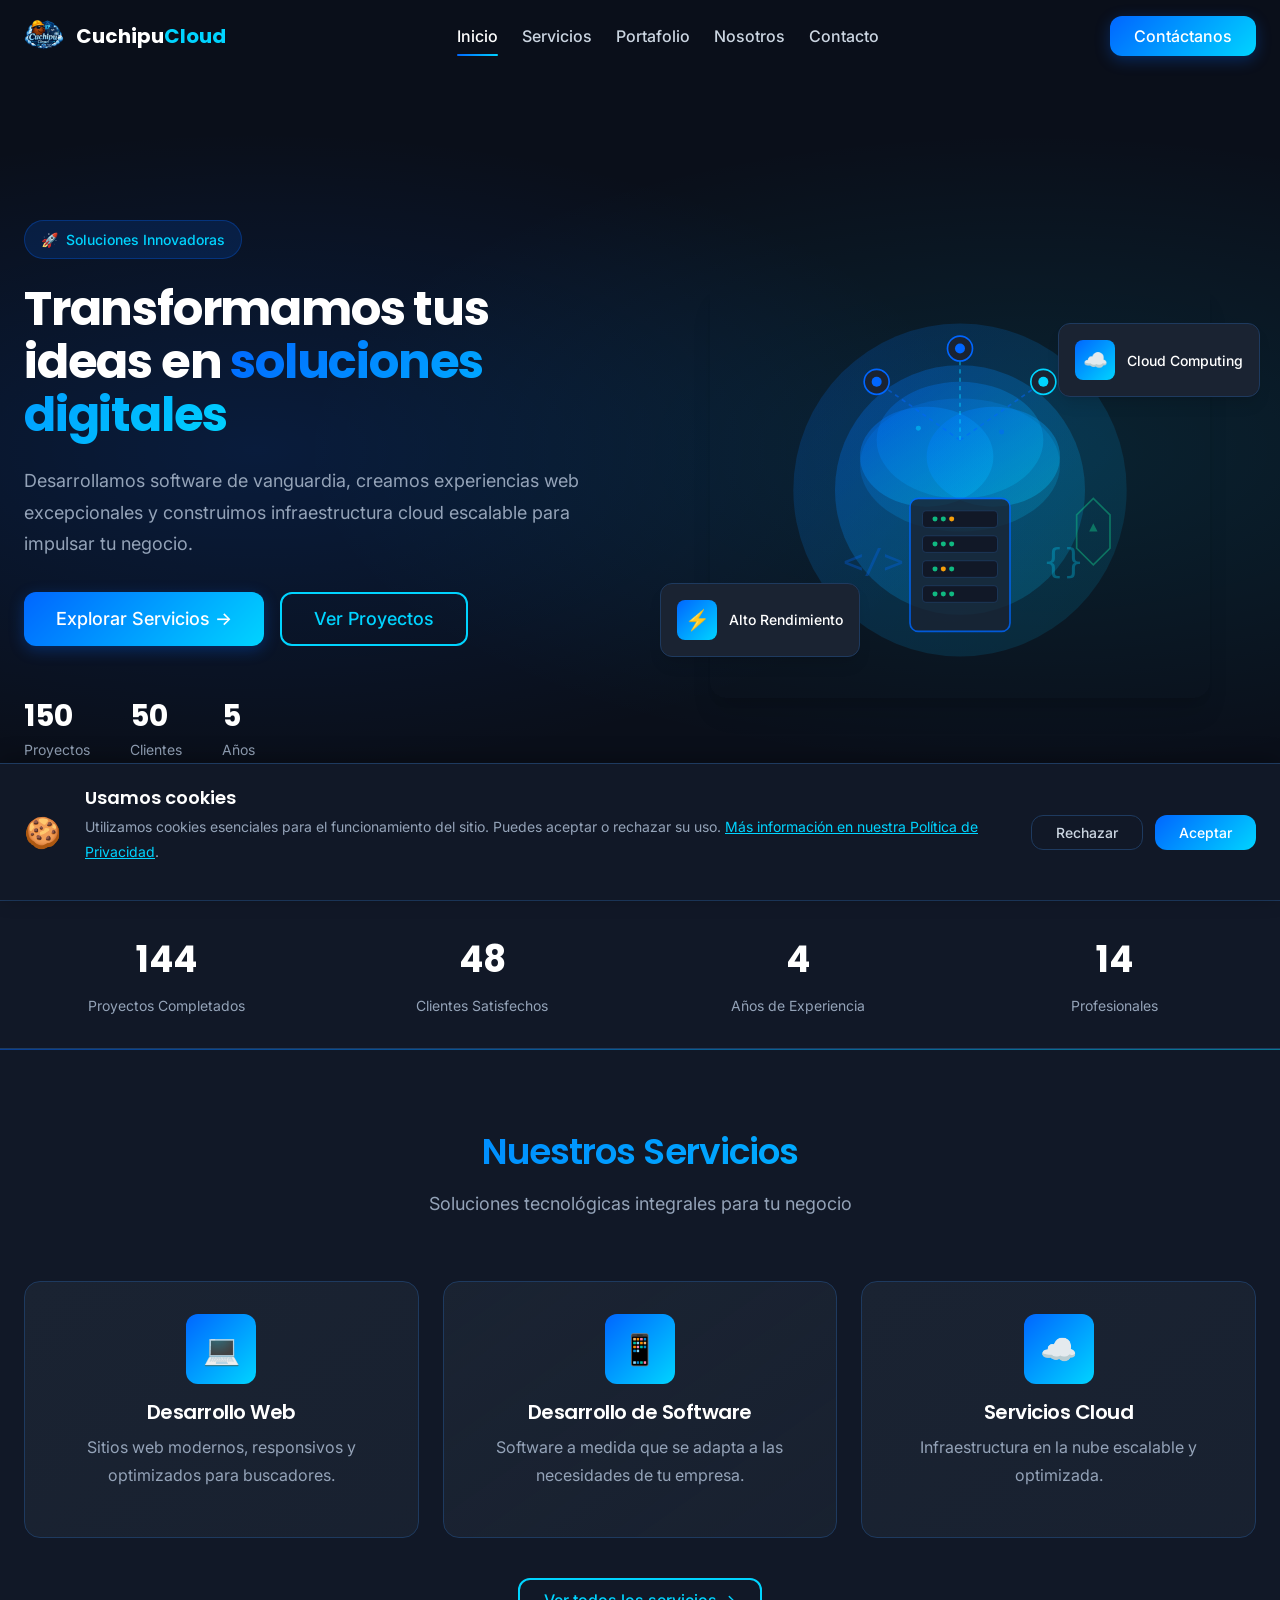
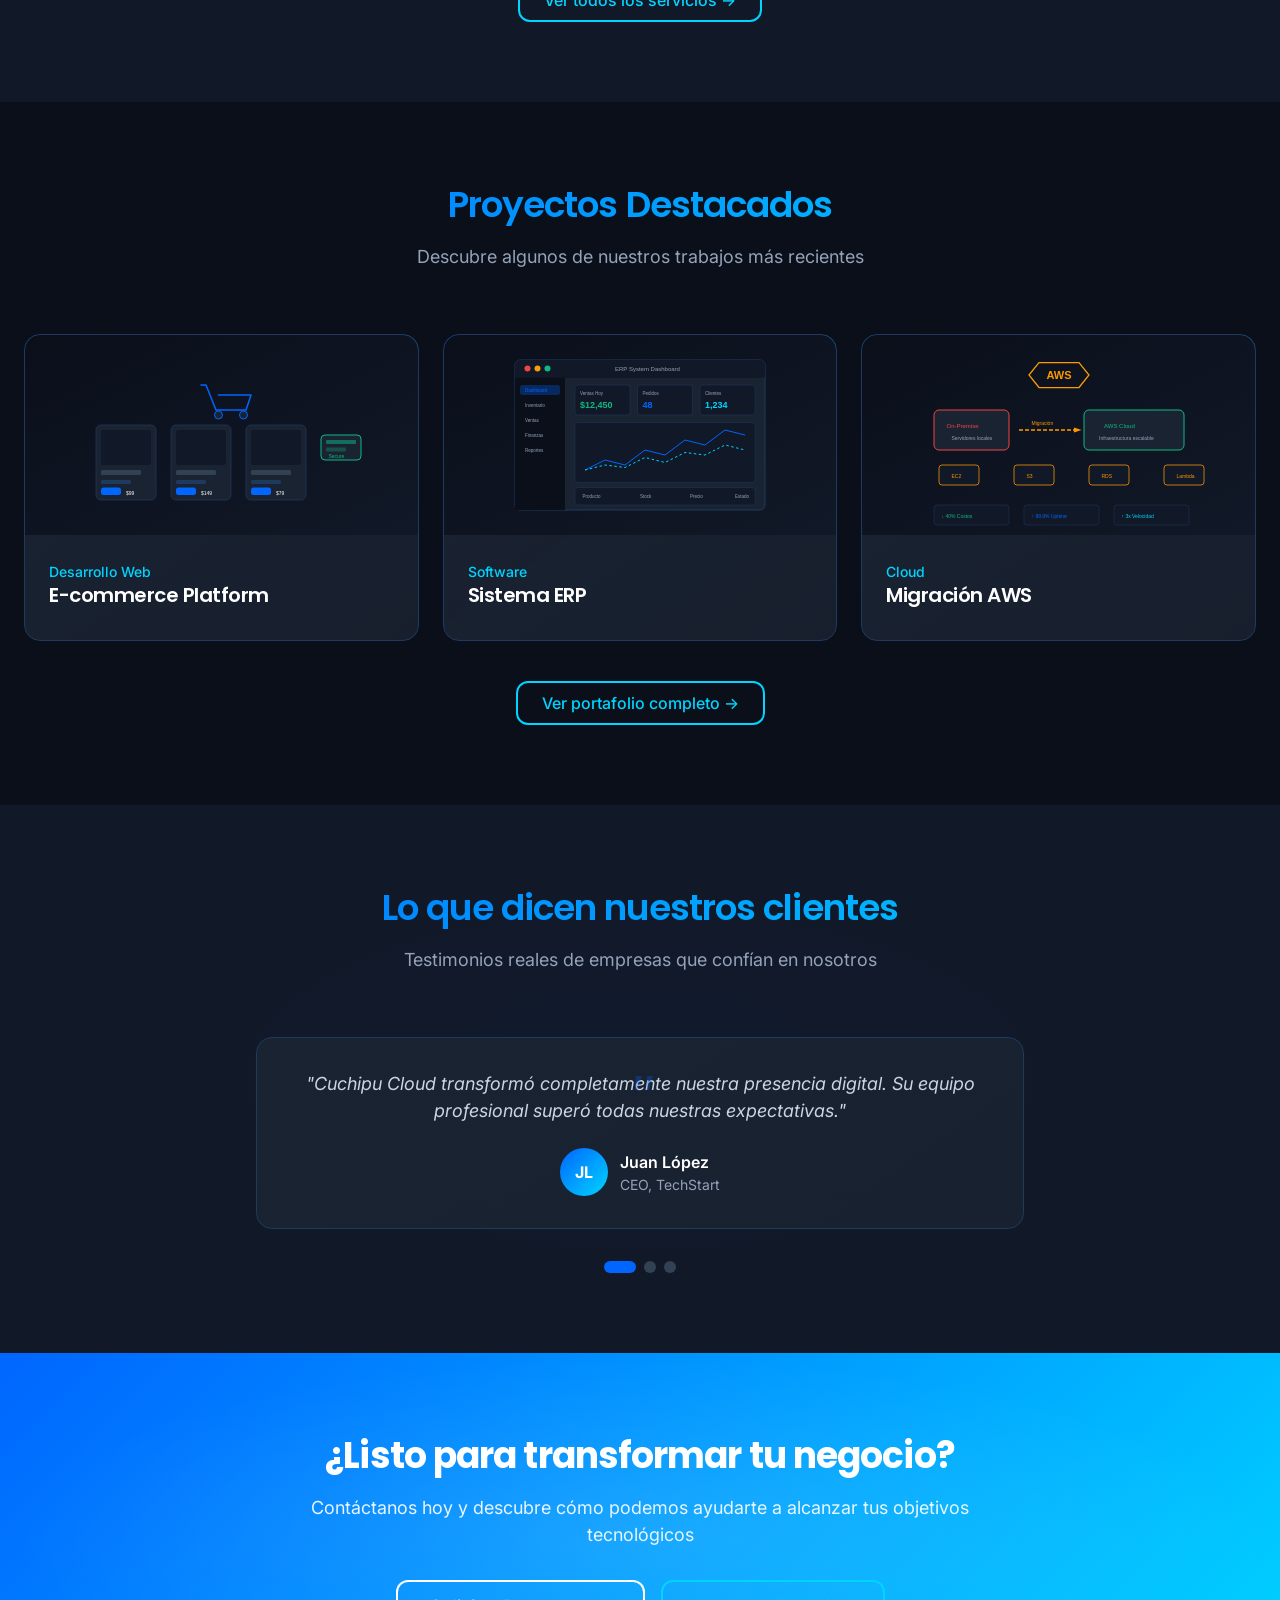
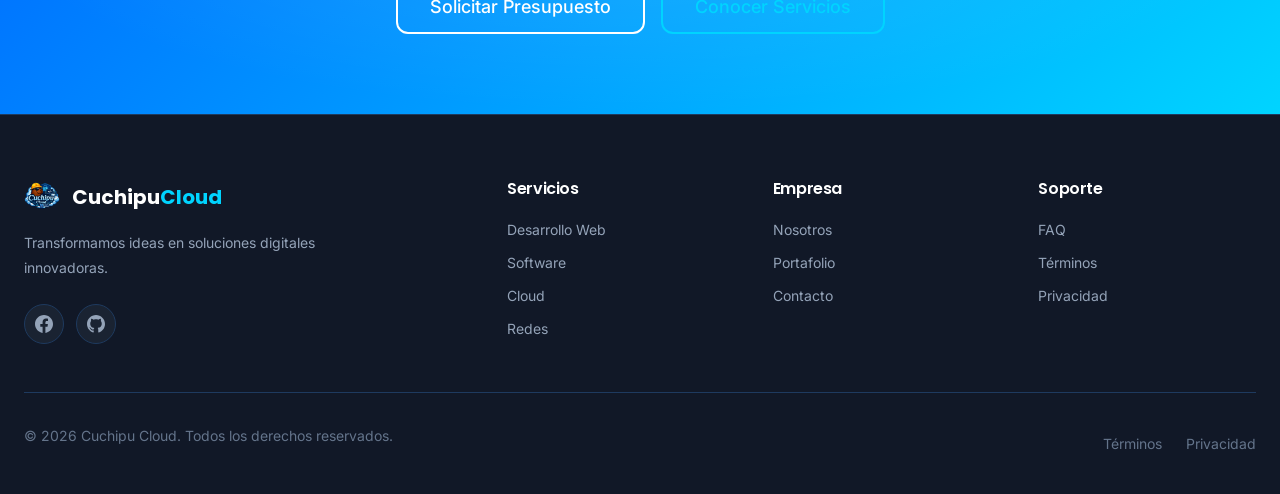
==== index.html @ 701526a2 "Init" ====
<!DOCTYPE html>
<html lang="es">
<head>
    <meta charset="UTF-8">
    <meta name="viewport" content="width=device-width, initial-scale=1.0">
    <meta name="description" content="Cuchipu Cloud - Servicios de desarrollo de software, desarrollo web, redes e infraestructura cloud">
    <meta name="robots" content="index, follow">
    <title>Cuchipu Cloud - Soluciones Tecnológicas Innovadoras</title>
    
    <!-- Open Graph -->
    <meta property="og:type" content="website">
    <meta property="og:url" content="https://cuchipu.cloud">
    <meta property="og:title" content="Cuchipu Cloud - Soluciones Tecnológicas Innovadoras">
    <meta property="og:description" content="Desarrollamos software de vanguardia, creamos experiencias web excepcionales y construimos infraestructura cloud escalable.">
    <meta property="og:image" content="https://cuchipu.cloud/images/CuchipuCloud.png">
    <meta property="og:site_name" content="Cuchipu Cloud">
    <meta property="og:locale" content="es_ES">
    
    <!-- Twitter Cards -->
    <meta name="twitter:card" content="summary_large_image">
    <meta name="twitter:site" content="@cuchipu_cloud">
    <meta name="twitter:title" content="Cuchipu Cloud - Soluciones Tecnológicas Innovadoras">
    <meta name="twitter:description" content="Desarrollamos software de vanguardia, creamos experiencias web excepcionales y construimos infraestructura cloud escalable.">
    <meta name="twitter:image" content="https://cuchipu.cloud/images/CuchipuCloud.png">
    
    <link rel="icon" type="image/png" href="images/CuchipuCloud.png">
    <link rel="preconnect" href="https://fonts.googleapis.com">
    <link rel="preconnect" href="https://fonts.gstatic.com" crossorigin>
    <link href="https://fonts.googleapis.com/css2?family=Inter:wght@300;400;500;600;700&family=Poppins:wght@400;500;600;700&display=swap" rel="stylesheet">
    <link rel="stylesheet" href="css/variables.css">
    <link rel="stylesheet" type="text/css" href="css/base.css">
    <link rel="stylesheet" href="css/components.css">
    <link rel="stylesheet" href="css/layout.css">
    <link rel="stylesheet" href="css/sections.css">
    <link rel="stylesheet" href="css/animations.css">
    <link rel="stylesheet" href="css/responsive.css">
    <link rel="stylesheet" href="css/cookies.css">
</head>
<body>
    <div class="preloader" id="preloader">
        <div class="preloader-spinner"></div>
    </div>

    <div id="header-placeholder"></div>

    <main>
        <!-- Hero -->
        <section class="hero" id="inicio">
            <div class="hero-bg">
                <div class="hero-bg-gradient"></div>
            </div>
            <div class="container hero-container">
                <div class="hero-content" data-animate="fade-up">
                    <div class="hero-badge">
                        <span>🚀</span>
                        <span>Soluciones Innovadoras</span>
                    </div>
                    <h1 class="hero-title">
                        Transformamos tus ideas en 
                        <span class="highlight">soluciones digitales</span>
                    </h1>
                    <p class="hero-description">
                        Desarrollamos software de vanguardia, creamos experiencias web excepcionales y construimos infraestructura cloud escalable para impulsar tu negocio.
                    </p>
                    <div class="hero-actions">
                        <a href="servicios.html" class="btn btn-primary btn-lg">Explorar Servicios →</a>
                        <a href="portafolio.html" class="btn btn-outline btn-lg">Ver Proyectos</a>
                    </div>
                    <div class="hero-stats">
                        <div class="hero-stat">
                            <div class="hero-stat-number" data-count="150">0</div>
                            <div class="hero-stat-label">Proyectos</div>
                        </div>
                        <div class="hero-stat">
                            <div class="hero-stat-number" data-count="50">0</div>
                            <div class="hero-stat-label">Clientes</div>
                        </div>
                        <div class="hero-stat">
                            <div class="hero-stat-number" data-count="5">0</div>
                            <div class="hero-stat-label">Años</div>
                        </div>
                    </div>
                </div>
                <div class="hero-visual" data-animate="fade-left">
                    <div class="hero-image-wrapper">
                        <img src="images/hero-image.svg" alt="Cuchipu Cloud" class="hero-image">
                        <div class="hero-float hero-float-1">
                            <div class="hero-float-icon">☁️</div>
                            <div class="hero-float-text">Cloud Computing</div>
                        </div>
                        <div class="hero-float hero-float-2">
                            <div class="hero-float-icon">⚡</div>
                            <div class="hero-float-text">Alto Rendimiento</div>
                        </div>
                    </div>
                </div>
            </div>
        </section>

        <!-- Quick Stats -->
        <section class="quick-stats">
            <div class="container">
                <div class="quick-stats-grid">
                    <div class="quick-stat" data-animate="fade-up">
                        <div class="quick-stat-number" data-count="150">0</div>
                        <div class="quick-stat-label">Proyectos Completados</div>
                    </div>
                    <div class="quick-stat" data-animate="fade-up">
                        <div class="quick-stat-number" data-count="50">0</div>
                        <div class="quick-stat-label">Clientes Satisfechos</div>
                    </div>
                    <div class="quick-stat" data-animate="fade-up">
                        <div class="quick-stat-number" data-count="5">0</div>
                        <div class="quick-stat-label">Años de Experiencia</div>
                    </div>
                    <div class="quick-stat" data-animate="fade-up">
                        <div class="quick-stat-number" data-count="15">0</div>
                        <div class="quick-stat-label">Profesionales</div>
                    </div>
                </div>
            </div>
        </section>

        <!-- Services Preview -->
        <section class="section services-section">
            <div class="container">
                <div class="section-header">
                    <h2 class="section-title">Nuestros Servicios</h2>
                    <p class="section-subtitle">Soluciones tecnológicas integrales para tu negocio</p>
                </div>
                <div class="services-grid" data-stagger>
                    <div class="card service-card" data-animate="fade-up">
                        <div class="card-icon">💻</div>
                        <h3 class="card-title">Desarrollo Web</h3>
                        <p class="card-description">Sitios web modernos, responsivos y optimizados para buscadores.</p>
                    </div>
                    <div class="card service-card" data-animate="fade-up">
                        <div class="card-icon">📱</div>
                        <h3 class="card-title">Desarrollo de Software</h3>
                        <p class="card-description">Software a medida que se adapta a las necesidades de tu empresa.</p>
                    </div>
                    <div class="card service-card" data-animate="fade-up">
                        <div class="card-icon">☁️</div>
                        <h3 class="card-title">Servicios Cloud</h3>
                        <p class="card-description">Infraestructura en la nube escalable y optimizada.</p>
                    </div>
                </div>
                <div class="text-center" style="margin-top: var(--space-10);">
                    <a href="servicios.html" class="btn btn-outline">Ver todos los servicios →</a>
                </div>
            </div>
        </section>

        <!-- Portfolio Preview -->
        <section class="section portfolio-section">
            <div class="container">
                <div class="section-header">
                    <h2 class="section-title">Proyectos Destacados</h2>
                    <p class="section-subtitle">Descubre algunos de nuestros trabajos más recientes</p>
                </div>
                <div class="portfolio-grid" data-stagger>
                    <div class="card portfolio-card" data-animate="fade-up">
                        <div class="portfolio-card-image">
                            <img src="images/portfolio/project1.svg" alt="E-commerce" loading="lazy">
                            <div class="portfolio-card-overlay">
                                <a href="portafolio.html" class="btn btn-primary">Ver más</a>
                            </div>
                        </div>
                        <div class="portfolio-card-content">
                            <span class="portfolio-card-category">Desarrollo Web</span>
                            <h3 class="portfolio-card-title">E-commerce Platform</h3>
                        </div>
                    </div>
                    <div class="card portfolio-card" data-animate="fade-up">
                        <div class="portfolio-card-image">
                            <img src="images/portfolio/project2.svg" alt="ERP" loading="lazy">
                            <div class="portfolio-card-overlay">
                                <a href="portafolio.html" class="btn btn-primary">Ver más</a>
                            </div>
                        </div>
                        <div class="portfolio-card-content">
                            <span class="portfolio-card-category">Software</span>
                            <h3 class="portfolio-card-title">Sistema ERP</h3>
                        </div>
                    </div>
                    <div class="card portfolio-card" data-animate="fade-up">
                        <div class="portfolio-card-image">
                            <img src="images/portfolio/project3.svg" alt="Cloud" loading="lazy">
                            <div class="portfolio-card-overlay">
                                <a href="portafolio.html" class="btn btn-primary">Ver más</a>
                            </div>
                        </div>
                        <div class="portfolio-card-content">
                            <span class="portfolio-card-category">Cloud</span>
                            <h3 class="portfolio-card-title">Migración AWS</h3>
                        </div>
                    </div>
                </div>
                <div class="text-center" style="margin-top: var(--space-10);">
                    <a href="portafolio.html" class="btn btn-outline">Ver portafolio completo →</a>
                </div>
            </div>
        </section>

        <!-- Testimonials -->
        <section class="section testimonials-section">
            <div class="container testimonials-container">
                <div class="section-header">
                    <h2 class="section-title">Lo que dicen nuestros clientes</h2>
                    <p class="section-subtitle">Testimonios reales de empresas que confían en nosotros</p>
                </div>
                <div class="testimonials-slider" id="testimonialsSlider">
                    <div class="testimonials-track">
                        <div class="testimonial-slide">
                            <div class="card testimonial-card">
                                <p class="testimonial-card-quote">"Cuchipu Cloud transformó completamente nuestra presencia digital. Su equipo profesional superó todas nuestras expectativas."</p>
                                <div class="testimonial-card-author">
                                    <div class="testimonial-card-avatar">JL</div>
                                    <div class="testimonial-card-info">
                                        <div class="testimonial-card-name">Juan López</div>
                                        <div class="testimonial-card-role">CEO, TechStart</div>
                                    </div>
                                </div>
                            </div>
                        </div>
                        <div class="testimonial-slide">
                            <div class="card testimonial-card">
                                <p class="testimonial-card-quote">"La migración a cloud fue perfecta. Redujimos costos en un 40% y mejoramos el rendimiento significativamente."</p>
                                <div class="testimonial-card-author">
                                    <div class="testimonial-card-avatar">MR</div>
                                    <div class="testimonial-card-info">
                                        <div class="testimonial-card-name">María Ramírez</div>
                                        <div class="testimonial-card-role">CTO, InnovaCorp</div>
                                    </div>
                                </div>
                            </div>
                        </div>
                        <div class="testimonial-slide">
                            <div class="card testimonial-card">
                                <p class="testimonial-card-quote">"El software que desarrollaron automatizó procesos que antes tomaban horas. Excelente trabajo y soporte."</p>
                                <div class="testimonial-card-author">
                                    <div class="testimonial-card-avatar">CP</div>
                                    <div class="testimonial-card-info">
                                        <div class="testimonial-card-name">Carlos Pérez</div>
                                        <div class="testimonial-card-role">Director, LogiMax</div>
                                    </div>
                                </div>
                            </div>
                        </div>
                    </div>
                    <div class="testimonial-dots" id="testimonialDots">
                        <span class="testimonial-dot active"></span>
                        <span class="testimonial-dot"></span>
                        <span class="testimonial-dot"></span>
                    </div>
                </div>
            </div>
        </section>

        <!-- CTA -->
        <section class="cta-section">
            <div class="container">
                <div class="cta-content">
                    <h2 class="cta-title">¿Listo para transformar tu negocio?</h2>
                    <p class="cta-description">Contáctanos hoy y descubre cómo podemos ayudarte a alcanzar tus objetivos tecnológicos</p>
                    <div class="cta-actions">
                        <a href="contacto.html" class="btn btn-secondary btn-lg">Solicitar Presupuesto</a>
                        <a href="servicios.html" class="btn btn-outline btn-lg">Conocer Servicios</a>
                    </div>
                </div>
            </div>
        </section>
    </main>

    <div id="footer-placeholder"></div>

    <script src="js/components.js"></script>
    <script src="js/navigation.js"></script>
    <script src="js/animations.js"></script>
    <script src="js/main.js"></script>
    <script src="js/cookies.js"></script>
</body>
</html>
---- css/variables.css ----
/* ===================================
   CUCHIPU CLOUD - Variables CSS
   Paleta de colores y tipografía
   =================================== */

:root {
    /* === PRIMARY COLORS === */
    --primary: #0066ff;
    --primary-light: #3388ff;
    --primary-dark: #0044cc;
    --primary-glow: rgba(0, 102, 255, 0.3);

    /* === ACCENT COLORS === */
    --accent: #00d4ff;
    --accent-light: #33ddff;
    --accent-dark: #00a8cc;
    --accent-glow: rgba(0, 212, 255, 0.3);

    /* === NEUTRAL COLORS === */
    --white: #ffffff;
    --gray-50: #f8fafc;
    --gray-100: #f1f5f9;
    --gray-200: #e2e8f0;
    --gray-300: #cbd5e1;
    --gray-400: #94a3b8;
    --gray-500: #64748b;
    --gray-600: #475569;
    --gray-700: #334155;
    --gray-800: #1e293b;
    --gray-900: #0f172a;

    /* === DARK THEME COLORS === */
    --dark-bg: #0a0f1a;
    --dark-surface: #111827;
    --dark-card: #1a2332;
    --dark-border: #1e3a5f;

    /* === SEMANTIC COLORS === */
    --success: #10b981;
    --warning: #f59e0b;
    --error: #ef4444;
    --info: #3b82f6;

    /* === GRADIENTS === */
    --gradient-primary: linear-gradient(135deg, var(--primary) 0%, var(--accent) 100%);
    --gradient-dark: linear-gradient(180deg, var(--dark-bg) 0%, var(--dark-surface) 100%);
    --gradient-card: linear-gradient(145deg, var(--dark-card) 0%, rgba(26, 35, 50, 0.8) 100%);
    --gradient-glow: radial-gradient(ellipse at center, var(--primary-glow) 0%, transparent 70%);

    /* === TYPOGRAPHY === */
    --font-primary: 'Inter', -apple-system, BlinkMacSystemFont, 'Segoe UI', Roboto, sans-serif;
    --font-heading: 'Poppins', -apple-system, BlinkMacSystemFont, 'Segoe UI', Roboto, sans-serif;
    --font-mono: 'Fira Code', 'Courier New', monospace;

    /* Font Sizes */
    --text-xs: 0.75rem;      /* 12px */
    --text-sm: 0.875rem;     /* 14px */
    --text-base: 1rem;       /* 16px */
    --text-lg: 1.125rem;     /* 18px */
    --text-xl: 1.25rem;      /* 20px */
    --text-2xl: 1.5rem;      /* 24px */
    --text-3xl: 1.875rem;    /* 30px */
    --text-4xl: 2.25rem;     /* 36px */
    --text-5xl: 3rem;        /* 48px */
    --text-6xl: 3.75rem;     /* 60px */

    /* Font Weights */
    --font-light: 300;
    --font-normal: 400;
    --font-medium: 500;
    --font-semibold: 600;
    --font-bold: 700;

    /* Line Heights */
    --leading-tight: 1.25;
    --leading-normal: 1.5;
    --leading-relaxed: 1.75;

    /* Letter Spacing */
    --tracking-tight: -0.025em;
    --tracking-normal: 0;
    --tracking-wide: 0.025em;
    --tracking-wider: 0.05em;

    /* === SPACING === */
    --space-1: 0.25rem;      /* 4px */
    --space-2: 0.5rem;       /* 8px */
    --space-3: 0.75rem;      /* 12px */
    --space-4: 1rem;         /* 16px */
    --space-5: 1.25rem;      /* 20px */
    --space-6: 1.5rem;       /* 24px */
    --space-8: 2rem;         /* 32px */
    --space-10: 2.5rem;      /* 40px */
    --space-12: 3rem;        /* 48px */
    --space-16: 4rem;        /* 64px */
    --space-20: 5rem;        /* 80px */
    --space-24: 6rem;        /* 96px */
    --space-32: 8rem;        /* 128px */

    /* === BORDER RADIUS === */
    --radius-sm: 0.25rem;    /* 4px */
    --radius-md: 0.5rem;     /* 8px */
    --radius-lg: 0.75rem;    /* 12px */
    --radius-xl: 1rem;       /* 16px */
    --radius-2xl: 1.5rem;    /* 24px */
    --radius-full: 9999px;

    /* === SHADOWS === */
    --shadow-sm: 0 1px 2px 0 rgba(0, 0, 0, 0.05);
    --shadow-md: 0 4px 6px -1px rgba(0, 0, 0, 0.1), 0 2px 4px -2px rgba(0, 0, 0, 0.1);
    --shadow-lg: 0 10px 15px -3px rgba(0, 0, 0, 0.1), 0 4px 6px -4px rgba(0, 0, 0, 0.1);
    --shadow-xl: 0 20px 25px -5px rgba(0, 0, 0, 0.1), 0 8px 10px -6px rgba(0, 0, 0, 0.1);
    --shadow-glow: 0 0 20px var(--primary-glow);
    --shadow-glow-accent: 0 0 20px var(--accent-glow);

    /* === TRANSITIONS === */
    --transition-fast: 150ms ease;
    --transition-base: 250ms ease;
    --transition-slow: 350ms ease;
    --transition-spring: 500ms cubic-bezier(0.68, -0.55, 0.265, 1.55);

    /* === Z-INDEX === */
    --z-dropdown: 1000;
    --z-sticky: 1020;
    --z-fixed: 1030;
    --z-modal-backdrop: 1040;
    --z-modal: 1050;
    --z-popover: 1060;
    --z-tooltip: 1070;

    /* === BREAKPOINTS (for reference) === */
    --breakpoint-sm: 640px;
    --breakpoint-md: 768px;
    --breakpoint-lg: 1024px;
    --breakpoint-xl: 1280px;
    --breakpoint-2xl: 1536px;

    /* === CONTAINER === */
    --container-sm: 640px;
    --container-md: 768px;
    --container-lg: 1024px;
    --container-xl: 1280px;
    --container-2xl: 1536px;
}
---- css/base.css ----
/* ===================================
   CUCHIPU CLOUD - Base CSS
   Reset y estilos base
   =================================== */

/* === RESET === */
*,
*::before,
*::after {
    margin: 0;
    padding: 0;
    box-sizing: border-box;
}

html {
    scroll-behavior: smooth;
    font-size: 16px;
    -webkit-text-size-adjust: 100%;
}

body {
    font-family: var(--font-primary);
    font-size: var(--text-base);
    font-weight: var(--font-normal);
    line-height: var(--leading-normal);
    color: var(--gray-300);
    background-color: var(--dark-bg);
    overflow-x: hidden;
    -webkit-font-smoothing: antialiased;
    -moz-osx-font-smoothing: grayscale;
}

/* === TYPOGRAPHY === */
h1, h2, h3, h4, h5, h6 {
    font-family: var(--font-heading);
    font-weight: var(--font-bold);
    line-height: var(--leading-tight);
    color: var(--white);
    letter-spacing: var(--tracking-tight);
}

h1 {
    font-size: var(--text-5xl);
    font-weight: var(--font-bold);
}

h2 {
    font-size: var(--text-4xl);
    font-weight: var(--font-semibold);
}

h3 {
    font-size: var(--text-3xl);
    font-weight: var(--font-semibold);
}

h4 {
    font-size: var(--text-2xl);
    font-weight: var(--font-medium);
}

h5 {
    font-size: var(--text-xl);
    font-weight: var(--font-medium);
}

h6 {
    font-size: var(--text-lg);
    font-weight: var(--font-medium);
}

p {
    margin-bottom: var(--space-4);
    color: var(--gray-400);
}

a {
    color: var(--accent);
    text-decoration: none;
    transition: color var(--transition-fast);
}

a:hover {
    color: var(--accent-light);
}

strong, b {
    font-weight: var(--font-semibold);
    color: var(--white);
}

em, i {
    font-style: italic;
}

small {
    font-size: var(--text-sm);
}

/* === LISTS === */
ul, ol {
    list-style: none;
}

/* === IMAGES === */
img {
    max-width: 100%;
    height: auto;
    display: block;
}

/* === BUTTONS === */
button {
    cursor: pointer;
    border: none;
    outline: none;
    background: none;
    font-family: inherit;
    font-size: inherit;
}

/* === FORM ELEMENTS === */
input,
textarea,
select {
    font-family: inherit;
    font-size: inherit;
    color: inherit;
    background: transparent;
    border: none;
    outline: none;
}

/* === TABLE === */
table {
    border-collapse: collapse;
    width: 100%;
}

/* === SELECTION === */
::selection {
    background-color: var(--primary);
    color: var(--white);
}

::-moz-selection {
    background-color: var(--primary);
    color: var(--white);
}

/* === SCROLLBAR === */
::-webkit-scrollbar {
    width: 8px;
    height: 8px;
}

::-webkit-scrollbar-track {
    background: var(--dark-bg);
}

::-webkit-scrollbar-thumb {
    background: var(--gray-700);
    border-radius: var(--radius-full);
}

::-webkit-scrollbar-thumb:hover {
    background: var(--gray-600);
}

/* === FOCUS STYLES === */
:focus-visible {
    outline: 2px solid var(--accent);
    outline-offset: 2px;
}

/* === CONTAINER === */
.container {
    width: 100%;
    max-width: var(--container-xl);
    margin: 0 auto;
    padding: 0 var(--space-6);
}

/* === SECTION === */
.section {
    padding: var(--space-20) 0;
    position: relative;
}

.section-header {
    text-align: center;
    margin-bottom: var(--space-16);
}

.section-title {
    font-size: var(--text-4xl);
    margin-bottom: var(--space-4);
    background: var(--gradient-primary);
    -webkit-background-clip: text;
    -webkit-text-fill-color: transparent;
    background-clip: text;
}

.section-subtitle {
    font-size: var(--text-lg);
    color: var(--gray-400);
    max-width: 600px;
    margin: 0 auto;
}

/* === UTILITIES === */
.text-center {
    text-align: center;
}

.text-left {
    text-align: left;
}

.text-right {
    text-align: right;
}

.text-gradient {
    background: var(--gradient-primary);
    -webkit-background-clip: text;
    -webkit-text-fill-color: transparent;
    background-clip: text;
}

.text-white {
    color: var(--white);
}

.text-accent {
    color: var(--accent);
}

.bg-dark {
    background-color: var(--dark-bg);
}

.bg-surface {
    background-color: var(--dark-surface);
}

/* === GRID SYSTEM === */
.grid {
    display: grid;
    gap: var(--space-6);
}

.grid-cols-1 {
    grid-template-columns: repeat(1, 1fr);
}

.grid-cols-2 {
    grid-template-columns: repeat(2, 1fr);
}

.grid-cols-3 {
    grid-template-columns: repeat(3, 1fr);
}

.grid-cols-4 {
    grid-template-columns: repeat(4, 1fr);
}

/* === FLEX UTILITIES === */
.flex {
    display: flex;
}

.flex-col {
    flex-direction: column;
}

.flex-wrap {
    flex-wrap: wrap;
}

.items-center {
    align-items: center;
}

.justify-center {
    justify-content: center;
}

.justify-between {
    justify-content: space-between;
}

.gap-4 {
    gap: var(--space-4);
}

.gap-6 {
    gap: var(--space-6);
}

.gap-8 {
    gap: var(--space-8);
}

/* === VISUAL EFFECTS === */
.glass {
    background: rgba(17, 24, 39, 0.7);
    backdrop-filter: blur(10px);
    -webkit-backdrop-filter: blur(10px);
    border: 1px solid rgba(255, 255, 255, 0.1);
}

.glow {
    box-shadow: var(--shadow-glow);
}

.glow-accent {
    box-shadow: var(--shadow-glow-accent);
}

/* === ANIMATIONS BASE === */
.fade-in {
    opacity: 0;
    transition: opacity var(--transition-slow);
}

.fade-in.visible {
    opacity: 1;
}

.slide-up {
    opacity: 0;
    transform: translateY(30px);
    transition: all var(--transition-slow);
}

.slide-up.visible {
    opacity: 1;
    transform: translateY(0);
}

.slide-down {
    opacity: 0;
    transform: translateY(-30px);
    transition: all var(--transition-slow);
}

.slide-down.visible {
    opacity: 1;
    transform: translateY(0);
}

.slide-left {
    opacity: 0;
    transform: translateX(30px);
    transition: all var(--transition-slow);
}

.slide-left.visible {
    opacity: 1;
    transform: translateX(0);
}

.slide-right {
    opacity: 0;
    transform: translateX(-30px);
    transition: all var(--transition-slow);
}

.slide-right.visible {
    opacity: 1;
    transform: translateX(0);
}

.scale-in {
    opacity: 0;
    transform: scale(0.9);
    transition: all var(--transition-slow);
}

.scale-in.visible {
    opacity: 1;
    transform: scale(1);
}

/* === LOADING STATE === */
.loading {
    position: relative;
    overflow: hidden;
}

.loading::after {
    content: '';
    position: absolute;
    top: 0;
    left: -100%;
    width: 100%;
    height: 100%;
    background: linear-gradient(
        90deg,
        transparent,
        rgba(255, 255, 255, 0.1),
        transparent
    );
    animation: loading 1.5s infinite;
}

@keyframes loading {
    0% {
        left: -100%;
    }
    100% {
        left: 100%;
    }
}

/* === SR ONLY (Screen Reader) === */
.sr-only {
    position: absolute;
    width: 1px;
    height: 1px;
    padding: 0;
    margin: -1px;
    overflow: hidden;
    clip: rect(0, 0, 0, 0);
    white-space: nowrap;
    border-width: 0;
}
---- css/components.css ----
/* ===================================
   CUCHIPU CLOUD - Components CSS
   Botones, cards, formularios
   =================================== */

/* === BUTTONS === */
.btn {
    display: inline-flex;
    align-items: center;
    justify-content: center;
    gap: var(--space-2);
    padding: var(--space-3) var(--space-6);
    font-family: var(--font-primary);
    font-size: var(--text-base);
    font-weight: var(--font-medium);
    line-height: 1;
    text-decoration: none;
    border-radius: var(--radius-lg);
    transition: all var(--transition-base);
    cursor: pointer;
    border: none;
    outline: none;
    white-space: nowrap;
}

.btn-primary {
    background: var(--gradient-primary);
    color: var(--white);
    box-shadow: 0 4px 15px var(--primary-glow);
}

.btn-primary:hover {
    transform: translateY(-2px);
    box-shadow: 0 6px 20px var(--primary-glow);
}

.btn-secondary {
    background: transparent;
    color: var(--white);
    border: 2px solid var(--primary);
}

.btn-secondary:hover {
    background: var(--primary);
    transform: translateY(-2px);
}

.btn-outline {
    background: transparent;
    color: var(--accent);
    border: 2px solid var(--accent);
}

.btn-outline:hover {
    background: var(--accent);
    color: var(--dark-bg);
    transform: translateY(-2px);
}

.btn-ghost {
    background: transparent;
    color: var(--gray-300);
}

.btn-ghost:hover {
    background: rgba(255, 255, 255, 0.1);
    color: var(--white);
}

.btn-icon {
    width: 48px;
    height: 48px;
    padding: 0;
    border-radius: var(--radius-full);
}

.btn-sm {
    padding: var(--space-2) var(--space-4);
    font-size: var(--text-sm);
}

.btn-lg {
    padding: var(--space-4) var(--space-8);
    font-size: var(--text-lg);
}

/* === CARDS === */
.card {
    background: var(--gradient-card);
    border: 1px solid var(--dark-border);
    border-radius: var(--radius-xl);
    padding: var(--space-6);
    transition: all var(--transition-base);
    position: relative;
    overflow: hidden;
}

.card::before {
    content: '';
    position: absolute;
    top: 0;
    left: 0;
    right: 0;
    height: 2px;
    background: var(--gradient-primary);
    opacity: 0;
    transition: opacity var(--transition-base);
}

.card:hover {
    transform: translateY(-5px);
    border-color: var(--primary);
    box-shadow: var(--shadow-glow);
}

.card:hover::before {
    opacity: 1;
}

.card-header {
    margin-bottom: var(--space-4);
}

.card-icon {
    width: 60px;
    height: 60px;
    background: var(--gradient-primary);
    border-radius: var(--radius-lg);
    display: flex;
    align-items: center;
    justify-content: center;
    font-size: var(--text-2xl);
    margin-bottom: var(--space-4);
}

.card-title {
    font-size: var(--text-xl);
    font-weight: var(--font-semibold);
    margin-bottom: var(--space-2);
}

.card-description {
    font-size: var(--text-base);
    color: var(--gray-400);
    line-height: var(--leading-relaxed);
}

.card-footer {
    margin-top: var(--space-4);
    padding-top: var(--space-4);
    border-top: 1px solid var(--dark-border);
}

/* Service Card */
.service-card {
    text-align: center;
    padding: var(--space-8);
}

.service-card .card-icon {
    margin: 0 auto var(--space-4);
    width: 70px;
    height: 70px;
    font-size: var(--text-3xl);
}

/* Portfolio Card */
.portfolio-card {
    padding: 0;
    overflow: hidden;
}

.portfolio-card-image {
    width: 100%;
    height: 200px;
    background: var(--gradient-primary);
    position: relative;
    overflow: hidden;
}

.portfolio-card-image img {
    width: 100%;
    height: 100%;
    object-fit: cover;
    transition: transform var(--transition-slow);
}

.portfolio-card:hover .portfolio-card-image img {
    transform: scale(1.1);
}

.portfolio-card-overlay {
    position: absolute;
    top: 0;
    left: 0;
    right: 0;
    bottom: 0;
    background: rgba(0, 0, 0, 0.7);
    display: flex;
    align-items: center;
    justify-content: center;
    opacity: 0;
    transition: opacity var(--transition-base);
}

.portfolio-card:hover .portfolio-card-overlay {
    opacity: 1;
}

.portfolio-card-content {
    padding: var(--space-6);
}

.portfolio-card-category {
    font-size: var(--text-sm);
    color: var(--accent);
    font-weight: var(--font-medium);
    margin-bottom: var(--space-2);
}

.portfolio-card-title {
    font-size: var(--text-xl);
    font-weight: var(--font-semibold);
    margin-bottom: var(--space-2);
}

.portfolio-card-description {
    font-size: var(--text-sm);
    color: var(--gray-400);
}

/* Team Card */
.team-card {
    text-align: center;
    padding: var(--space-8);
}

.team-card-avatar {
    width: 120px;
    height: 120px;
    border-radius: var(--radius-full);
    background: var(--gradient-primary);
    margin: 0 auto var(--space-4);
    display: flex;
    align-items: center;
    justify-content: center;
    font-size: var(--text-4xl);
    font-weight: var(--font-bold);
    color: var(--white);
    border: 3px solid var(--dark-border);
    transition: all var(--transition-base);
    overflow: hidden;
    position: relative;
}

.team-card-avatar img {
    width: 100%;
    height: 100%;
    object-fit: cover;
    position: absolute;
    top: 0;
    left: 0;
    z-index: 1;
}

.team-card-avatar-fallback {
    display: none;
}

.team-card-avatar.fallback img {
    display: none;
}

.team-card-avatar.fallback .team-card-avatar-fallback {
    display: block;
}

.team-card:hover .team-card-avatar {
    border-color: var(--accent);
    box-shadow: var(--shadow-glow-accent);
}

.team-card-name {
    font-size: var(--text-xl);
    font-weight: var(--font-semibold);
    margin-bottom: var(--space-1);
}

.team-card-role {
    font-size: var(--text-sm);
    color: var(--accent);
    font-weight: var(--font-medium);
    margin-bottom: var(--space-3);
}

.team-card-social {
    display: flex;
    justify-content: center;
    gap: var(--space-3);
}

.team-card-social a {
    width: 36px;
    height: 36px;
    border-radius: var(--radius-full);
    background: var(--dark-card);
    display: flex;
    align-items: center;
    justify-content: center;
    color: var(--gray-400);
    transition: all var(--transition-fast);
}

.team-card-social a:hover {
    background: var(--primary);
    color: var(--white);
}

/* Testimonial Card */
.testimonial-card {
    padding: var(--space-8);
    text-align: center;
}

.testimonial-card-quote {
    font-size: var(--text-lg);
    font-style: italic;
    color: var(--gray-300);
    margin-bottom: var(--space-6);
    position: relative;
}

.testimonial-card-quote::before {
    content: '"';
    font-size: var(--text-6xl);
    color: var(--primary);
    opacity: 0.3;
    position: absolute;
    top: -20px;
    left: 50%;
    transform: translateX(-50%);
    font-family: Georgia, serif;
}

.testimonial-card-author {
    display: flex;
    align-items: center;
    justify-content: center;
    gap: var(--space-3);
}

.testimonial-card-avatar {
    width: 48px;
    height: 48px;
    border-radius: var(--radius-full);
    background: var(--gradient-primary);
    display: flex;
    align-items: center;
    justify-content: center;
    font-weight: var(--font-bold);
    color: var(--white);
}

.testimonial-card-info {
    text-align: left;
}

.testimonial-card-name {
    font-size: var(--text-base);
    font-weight: var(--font-semibold);
    color: var(--white);
}

.testimonial-card-role {
    font-size: var(--text-sm);
    color: var(--gray-400);
}

/* === FORMS === */
.form-group {
    margin-bottom: var(--space-5);
}

.form-label {
    display: block;
    font-size: var(--text-sm);
    font-weight: var(--font-medium);
    color: var(--gray-300);
    margin-bottom: var(--space-2);
}

.form-input,
.form-textarea,
.form-select {
    width: 100%;
    padding: var(--space-3) var(--space-4);
    background: var(--dark-card);
    border: 1px solid var(--dark-border);
    border-radius: var(--radius-lg);
    color: var(--white);
    font-size: var(--text-base);
    transition: all var(--transition-fast);
}

.form-input:focus,
.form-textarea:focus,
.form-select:focus {
    border-color: var(--primary);
    box-shadow: 0 0 0 3px var(--primary-glow);
}

.form-input::placeholder,
.form-textarea::placeholder {
    color: var(--gray-500);
}

.form-textarea {
    min-height: 120px;
    resize: vertical;
}

.form-error {
    font-size: var(--text-sm);
    color: var(--error);
    margin-top: var(--space-1);
}

.form-success {
    font-size: var(--text-sm);
    color: var(--success);
    margin-top: var(--space-1);
}

.form-checkbox-group {
    display: flex;
    align-items: flex-start;
    gap: var(--space-3);
}

.form-checkbox-group input[type="checkbox"] {
    margin-top: 4px;
    accent-color: var(--primary);
    cursor: pointer;
    width: 18px;
    height: 18px;
    flex-shrink: 0;
}

.form-checkbox-group label {
    font-size: var(--text-sm);
    color: var(--gray-400);
    cursor: pointer;
    line-height: var(--leading-relaxed);
}

.form-checkbox-group label a {
    color: var(--accent);
    text-decoration: underline;
}

.form-checkbox-group label a:hover {
    color: var(--accent-light);
}

/* === BADGES === */
.badge {
    display: inline-flex;
    align-items: center;
    padding: var(--space-1) var(--space-3);
    font-size: var(--text-xs);
    font-weight: var(--font-medium);
    border-radius: var(--radius-full);
    background: var(--primary-glow);
    color: var(--accent);
}

.badge-outline {
    background: transparent;
    border: 1px solid var(--accent);
}

/* === DIVIDERS === */
.divider {
    height: 1px;
    background: var(--dark-border);
    margin: var(--space-8) 0;
}

.divider-gradient {
    background: var(--gradient-primary);
    height: 2px;
}

/* === TAGS === */
.tag {
    display: inline-flex;
    align-items: center;
    padding: var(--space-1) var(--space-3);
    font-size: var(--text-sm);
    background: var(--dark-card);
    border: 1px solid var(--dark-border);
    border-radius: var(--radius-md);
    color: var(--gray-300);
    transition: all var(--transition-fast);
}

.tag:hover {
    border-color: var(--primary);
    color: var(--white);
}

.tag-active {
    background: var(--primary);
    border-color: var(--primary);
    color: var(--white);
}

/* === AVATAR === */
.avatar {
    width: 40px;
    height: 40px;
    border-radius: var(--radius-full);
    background: var(--gradient-primary);
    display: flex;
    align-items: center;
    justify-content: center;
    font-weight: var(--font-bold);
    color: var(--white);
    font-size: var(--text-sm);
}

.avatar-sm {
    width: 32px;
    height: 32px;
    font-size: var(--text-xs);
}

.avatar-lg {
    width: 56px;
    height: 56px;
    font-size: var(--text-lg);
}

/* === TOOLTIP === */
.tooltip {
    position: relative;
}

.tooltip::after {
    content: attr(data-tooltip);
    position: absolute;
    bottom: 100%;
    left: 50%;
    transform: translateX(-50%);
    padding: var(--space-2) var(--space-3);
    background: var(--gray-800);
    color: var(--white);
    font-size: var(--text-sm);
    border-radius: var(--radius-md);
    white-space: nowrap;
    opacity: 0;
    visibility: hidden;
    transition: all var(--transition-fast);
}

.tooltip:hover::after {
    opacity: 1;
    visibility: visible;
    bottom: calc(100% + 8px);
}

/* === MODAL === */
.modal {
    position: fixed;
    top: 0;
    left: 0;
    right: 0;
    bottom: 0;
    background: rgba(0, 0, 0, 0.8);
    display: flex;
    align-items: center;
    justify-content: center;
    z-index: var(--z-modal);
    opacity: 0;
    visibility: hidden;
    transition: all var(--transition-base);
}

.modal.active {
    opacity: 1;
    visibility: visible;
}

.modal-content {
    background: var(--dark-surface);
    border: 1px solid var(--dark-border);
    border-radius: var(--radius-xl);
    padding: var(--space-8);
    max-width: 600px;
    width: 90%;
    max-height: 90vh;
    overflow-y: auto;
    transform: scale(0.9);
    transition: transform var(--transition-base);
}

.modal.active .modal-content {
    transform: scale(1);
}

.modal-header {
    display: flex;
    justify-content: space-between;
    align-items: center;
    margin-bottom: var(--space-6);
}

.modal-title {
    font-size: var(--text-2xl);
    font-weight: var(--font-semibold);
}

.modal-close {
    width: 36px;
    height: 36px;
    border-radius: var(--radius-full);
    background: var(--dark-card);
    display: flex;
    align-items: center;
    justify-content: center;
    color: var(--gray-400);
    transition: all var(--transition-fast);
}

.modal-close:hover {
    background: var(--error);
    color: var(--white);
}

/* === TOGGLE === */
.toggle {
    position: relative;
    width: 48px;
    height: 24px;
    background: var(--gray-700);
    border-radius: var(--radius-full);
    cursor: pointer;
    transition: background var(--transition-fast);
}

.toggle.active {
    background: var(--primary);
}

.toggle::after {
    content: '';
    position: absolute;
    top: 2px;
    left: 2px;
    width: 20px;
    height: 20px;
    background: var(--white);
    border-radius: var(--radius-full);
    transition: transform var(--transition-fast);
}

.toggle.active::after {
    transform: translateX(24px);
}

/* === PROGRESS BAR === */
.progress {
    height: 8px;
    background: var(--gray-700);
    border-radius: var(--radius-full);
    overflow: hidden;
}

.progress-bar {
    height: 100%;
    background: var(--gradient-primary);
    border-radius: var(--radius-full);
    transition: width var(--transition-slow);
}

/* === TABS === */
.tabs {
    display: flex;
    gap: var(--space-2);
    border-bottom: 1px solid var(--dark-border);
    margin-bottom: var(--space-6);
}

.tab {
    padding: var(--space-3) var(--space-4);
    font-size: var(--text-base);
    font-weight: var(--font-medium);
    color: var(--gray-400);
    border-bottom: 2px solid transparent;
    transition: all var(--transition-fast);
    cursor: pointer;
}

.tab:hover {
    color: var(--white);
}

.tab.active {
    color: var(--accent);
    border-bottom-color: var(--accent);
}

.tab-content {
    display: none;
}

.tab-content.active {
    display: block;
}

/* === ACCORDION === */
.accordion {
    border: 1px solid var(--dark-border);
    border-radius: var(--radius-lg);
    overflow: hidden;
}

.accordion-item {
    border-bottom: 1px solid var(--dark-border);
}

.accordion-item:last-child {
    border-bottom: none;
}

.accordion-header {
    padding: var(--space-4) var(--space-6);
    background: var(--dark-card);
    cursor: pointer;
    display: flex;
    justify-content: space-between;
    align-items: center;
    transition: background var(--transition-fast);
}

.accordion-header:hover {
    background: var(--dark-surface);
}

.accordion-icon {
    transition: transform var(--transition-fast);
}

.accordion-item.active .accordion-icon {
    transform: rotate(180deg);
}

.accordion-content {
    padding: 0 var(--space-6);
    max-height: 0;
    overflow: hidden;
    transition: all var(--transition-base);
}

.accordion-item.active .accordion-content {
    padding: var(--space-4) var(--space-6);
    max-height: 500px;
}
---- css/layout.css ----
/* ===================================
   CUCHIPU CLOUD - Layout CSS
   Header, footer, grid, navigation
   =================================== */

/* === HEADER === */
.header {
    position: fixed;
    top: 0;
    left: 0;
    right: 0;
    z-index: var(--z-fixed);
    padding: var(--space-4) 0;
    transition: all var(--transition-base);
    background: transparent;
}

.header.scrolled {
    background: rgba(10, 15, 26, 0.95);
    backdrop-filter: blur(12px);
    -webkit-backdrop-filter: blur(12px);
    border-bottom: 1px solid rgba(30, 58, 95, 0.5);
    padding: var(--space-3) 0;
    box-shadow: 0 4px 20px rgba(0, 0, 0, 0.3);
}

.header-container {
    display: flex;
    align-items: center;
    justify-content: space-between;
    max-width: var(--container-xl);
    margin: 0 auto;
    padding: 0 var(--space-6);
}

/* Logo */
.logo {
    display: flex;
    align-items: center;
    gap: var(--space-3);
    text-decoration: none;
    z-index: 1031;
}

.logo-image {
    width: 40px;
    height: 40px;
    border-radius: var(--radius-md);
    object-fit: contain;
}

.logo-text {
    font-family: var(--font-heading);
    font-size: var(--text-xl);
    font-weight: var(--font-bold);
    color: var(--white);
}

.logo-text span {
    color: var(--accent);
}

/* Navigation */
.nav {
    display: flex;
    align-items: center;
    gap: var(--space-8);
}

.nav-list {
    display: flex;
    align-items: center;
    gap: var(--space-6);
}

.nav-link {
    font-size: var(--text-base);
    font-weight: var(--font-medium);
    color: var(--gray-300);
    text-decoration: none;
    transition: color var(--transition-fast);
    position: relative;
    padding: var(--space-2) 0;
}

.nav-link::after {
    content: '';
    position: absolute;
    bottom: -2px;
    left: 0;
    width: 0;
    height: 2px;
    background: var(--gradient-primary);
    transition: width var(--transition-base);
    border-radius: 2px;
}

.nav-link:hover,
.nav-link.active {
    color: var(--white);
}

.nav-link:hover::after,
.nav-link.active::after {
    width: 100%;
}

/* Mobile Menu Toggle */
.menu-toggle {
    display: none;
    flex-direction: column;
    gap: 6px;
    cursor: pointer;
    z-index: 1031;
    padding: var(--space-2);
    background: none;
    border: none;
}

.menu-toggle span {
    width: 24px;
    height: 2px;
    background: var(--white);
    transition: all var(--transition-base);
    border-radius: 2px;
    transform-origin: center;
}

.menu-toggle.active span:nth-child(1) {
    transform: rotate(45deg) translate(5px, 6px);
}

.menu-toggle.active span:nth-child(2) {
    opacity: 0;
    transform: scaleX(0);
}

.menu-toggle.active span:nth-child(3) {
    transform: rotate(-45deg) translate(5px, -6px);
}

/* Mobile Menu */
.mobile-menu {
    display: none;
    position: fixed;
    top: 0;
    left: 0;
    right: 0;
    bottom: 0;
    background: rgba(10, 15, 26, 0.98);
    backdrop-filter: blur(20px);
    -webkit-backdrop-filter: blur(20px);
    z-index: 1030;
    flex-direction: column;
    align-items: center;
    justify-content: center;
    gap: var(--space-8);
    opacity: 0;
    visibility: hidden;
    transition: all var(--transition-base);
}

.mobile-menu.active {
    opacity: 1;
    visibility: visible;
}

.mobile-menu .nav-link {
    font-size: var(--text-2xl);
    font-weight: var(--font-semibold);
    color: var(--gray-300);
    transition: color var(--transition-fast);
}

.mobile-menu .nav-link:hover {
    color: var(--accent);
}

/* Header Actions */
.header-actions {
    display: flex;
    align-items: center;
    gap: var(--space-4);
}

/* === HERO SECTION === */
.hero {
    min-height: 100vh;
    display: flex;
    align-items: center;
    position: relative;
    overflow: hidden;
    padding-top: 80px;
}

.hero-bg {
    position: absolute;
    top: 0;
    left: 0;
    right: 0;
    bottom: 0;
    z-index: -1;
}

.hero-bg-gradient {
    position: absolute;
    top: 0;
    left: 0;
    right: 0;
    bottom: 0;
    background: 
        radial-gradient(ellipse at 20% 50%, rgba(0, 102, 255, 0.15) 0%, transparent 50%),
        radial-gradient(ellipse at 80% 50%, rgba(0, 212, 255, 0.1) 0%, transparent 50%);
}

.hero-bg-particles {
    position: absolute;
    top: 0;
    left: 0;
    right: 0;
    bottom: 0;
}

.hero-container {
    display: grid;
    grid-template-columns: 1fr 1fr;
    gap: var(--space-12);
    align-items: center;
}

.hero-content {
    max-width: 600px;
}

.hero-badge {
    display: inline-flex;
    align-items: center;
    gap: var(--space-2);
    padding: var(--space-2) var(--space-4);
    background: rgba(0, 102, 255, 0.15);
    border: 1px solid rgba(0, 102, 255, 0.3);
    border-radius: var(--radius-full);
    font-size: var(--text-sm);
    font-weight: var(--font-medium);
    color: var(--accent);
    margin-bottom: var(--space-6);
}

.hero-title {
    font-size: var(--text-5xl);
    font-weight: var(--font-bold);
    line-height: 1.1;
    margin-bottom: var(--space-6);
    color: var(--white);
}

.hero-title .highlight {
    background: var(--gradient-primary);
    -webkit-background-clip: text;
    -webkit-text-fill-color: transparent;
    background-clip: text;
}

.hero-description {
    font-size: var(--text-lg);
    color: var(--gray-400);
    margin-bottom: var(--space-8);
    line-height: var(--leading-relaxed);
}

.hero-actions {
    display: flex;
    gap: var(--space-4);
    margin-bottom: var(--space-12);
    flex-wrap: wrap;
}

.hero-stats {
    display: flex;
    gap: var(--space-10);
}

.hero-stat {
    text-align: left;
}

.hero-stat-number {
    font-size: var(--text-3xl);
    font-weight: var(--font-bold);
    color: var(--white);
    font-family: var(--font-heading);
}

.hero-stat-label {
    font-size: var(--text-sm);
    color: var(--gray-400);
}

.hero-visual {
    position: relative;
    display: flex;
    align-items: center;
    justify-content: center;
}

.hero-image-wrapper {
    position: relative;
    width: 100%;
    max-width: 500px;
}

.hero-image {
    width: 100%;
    border-radius: var(--radius-xl);
    box-shadow: var(--shadow-xl);
}

.hero-float {
    position: absolute;
    background: var(--dark-card);
    border: 1px solid var(--dark-border);
    border-radius: var(--radius-lg);
    padding: var(--space-4);
    display: flex;
    align-items: center;
    gap: var(--space-3);
    box-shadow: var(--shadow-lg);
    backdrop-filter: blur(10px);
}

.hero-float-1 {
    top: 10%;
    right: -10%;
    animation: float 6s ease-in-out infinite;
}

.hero-float-2 {
    bottom: 10%;
    left: -10%;
    animation: float 6s ease-in-out infinite 2s;
}

.hero-float-icon {
    width: 40px;
    height: 40px;
    background: var(--gradient-primary);
    border-radius: var(--radius-md);
    display: flex;
    align-items: center;
    justify-content: center;
    font-size: var(--text-xl);
}

.hero-float-text {
    font-size: var(--text-sm);
    font-weight: var(--font-medium);
    color: var(--white);
}

@keyframes float {
    0%, 100% {
        transform: translateY(0);
    }
    50% {
        transform: translateY(-20px);
    }
}

/* === MAIN CONTENT === */
.main {
    position: relative;
}

/* === FOOTER === */
.footer {
    background: var(--dark-surface);
    border-top: 1px solid var(--dark-border);
    padding: var(--space-16) 0 var(--space-8);
}

.footer-container {
    max-width: var(--container-xl);
    margin: 0 auto;
    padding: 0 var(--space-6);
}

.footer-grid {
    display: grid;
    grid-template-columns: 2fr 1fr 1fr 1fr;
    gap: var(--space-12);
    margin-bottom: var(--space-12);
}

.footer-brand {
    max-width: 300px;
}

.footer-logo {
    display: flex;
    align-items: center;
    gap: var(--space-3);
    margin-bottom: var(--space-4);
    text-decoration: none;
}

.footer-logo-image {
    width: 36px;
    height: 36px;
    border-radius: var(--radius-md);
}

.footer-logo-text {
    font-family: var(--font-heading);
    font-size: var(--text-xl);
    font-weight: var(--font-bold);
    color: var(--white);
}

.footer-logo-text span {
    color: var(--accent);
}

.footer-description {
    font-size: var(--text-sm);
    color: var(--gray-400);
    line-height: var(--leading-relaxed);
    margin-bottom: var(--space-6);
}

.footer-social {
    display: flex;
    gap: var(--space-3);
}

.footer-social-link {
    width: 40px;
    height: 40px;
    border-radius: var(--radius-full);
    background: var(--dark-card);
    display: flex;
    align-items: center;
    justify-content: center;
    color: var(--gray-400);
    transition: all var(--transition-fast);
    text-decoration: none;
    border: 1px solid var(--dark-border);
}

.footer-social-link:hover {
    background: var(--primary);
    color: var(--white);
    transform: translateY(-3px);
    border-color: var(--primary);
}

.footer-column {
    display: flex;
    flex-direction: column;
}

.footer-title {
    font-size: var(--text-base);
    font-weight: var(--font-semibold);
    color: var(--white);
    margin-bottom: var(--space-5);
}

.footer-links {
    display: flex;
    flex-direction: column;
    gap: var(--space-3);
}

.footer-link {
    font-size: var(--text-sm);
    color: var(--gray-400);
    text-decoration: none;
    transition: color var(--transition-fast);
}

.footer-link:hover {
    color: var(--accent);
}

.footer-bottom {
    padding-top: var(--space-8);
    border-top: 1px solid var(--dark-border);
    display: flex;
    justify-content: space-between;
    align-items: center;
}

.footer-copyright {
    font-size: var(--text-sm);
    color: var(--gray-500);
}

.footer-legal {
    display: flex;
    gap: var(--space-6);
}

.footer-legal-link {
    font-size: var(--text-sm);
    color: var(--gray-500);
    text-decoration: none;
    transition: color var(--transition-fast);
}

.footer-legal-link:hover {
    color: var(--accent);
}

/* === PAGE HEADER === */
.page-header {
    padding: 120px 0 60px;
    background: var(--dark-bg);
    text-align: center;
    position: relative;
    overflow: hidden;
}

.page-header::before {
    content: '';
    position: absolute;
    top: 0;
    left: 0;
    right: 0;
    bottom: 0;
    background: 
        radial-gradient(ellipse at 30% 50%, rgba(0, 102, 255, 0.1) 0%, transparent 50%),
        radial-gradient(ellipse at 70% 50%, rgba(0, 212, 255, 0.08) 0%, transparent 50%);
}

.page-header-content {
    position: relative;
    z-index: 1;
}

.page-title {
    font-size: var(--text-5xl);
    font-weight: var(--font-bold);
    margin-bottom: var(--space-4);
    color: var(--white);
}

.page-description {
    font-size: var(--text-lg);
    color: var(--gray-400);
    max-width: 600px;
    margin: 0 auto;
    line-height: var(--leading-relaxed);
}

/* === BREADCRUMB === */
.breadcrumb {
    display: flex;
    align-items: center;
    justify-content: center;
    gap: var(--space-2);
    margin-bottom: var(--space-6);
}

.breadcrumb-item {
    font-size: var(--text-sm);
    color: var(--gray-400);
}

.breadcrumb-item a {
    color: var(--accent);
    text-decoration: none;
}

.breadcrumb-item a:hover {
    text-decoration: underline;
}

.breadcrumb-separator {
    color: var(--gray-600);
}

/* === SIDEBAR LAYOUT === */
.layout-with-sidebar {
    display: grid;
    grid-template-columns: 1fr 300px;
    gap: var(--space-8);
}

.sidebar {
    position: sticky;
    top: 100px;
    align-self: start;
}

.sidebar-widget {
    background: var(--dark-card);
    border: 1px solid var(--dark-border);
    border-radius: var(--radius-xl);
    padding: var(--space-6);
    margin-bottom: var(--space-6);
}

.sidebar-title {
    font-size: var(--text-lg);
    font-weight: var(--font-semibold);
    margin-bottom: var(--space-4);
    padding-bottom: var(--space-3);
    border-bottom: 1px solid var(--dark-border);
    color: var(--white);
}

/* === BACK TO TOP === */
.back-to-top {
    position: fixed;
    bottom: var(--space-8);
    right: var(--space-8);
    width: 48px;
    height: 48px;
    background: var(--gradient-primary);
    border-radius: var(--radius-full);
    display: flex;
    align-items: center;
    justify-content: center;
    color: var(--white);
    font-size: var(--text-xl);
    box-shadow: var(--shadow-glow);
    opacity: 0;
    visibility: hidden;
    transform: translateY(20px);
    transition: all var(--transition-base);
    cursor: pointer;
    z-index: var(--z-fixed);
    border: none;
}

.back-to-top.visible {
    opacity: 1;
    visibility: visible;
    transform: translateY(0);
}

.back-to-top:hover {
    transform: translateY(-3px);
    box-shadow: 0 0 30px var(--primary-glow);
}

/* === PRELOADER === */
.preloader {
    position: fixed;
    top: 0;
    left: 0;
    right: 0;
    bottom: 0;
    background: var(--dark-bg);
    display: flex;
    align-items: center;
    justify-content: center;
    z-index: 9999;
    transition: opacity var(--transition-slow);
}

.preloader.hidden {
    opacity: 0;
    visibility: hidden;
    pointer-events: none;
}

.preloader-spinner {
    width: 50px;
    height: 50px;
    border: 3px solid var(--dark-border);
    border-top-color: var(--primary);
    border-radius: var(--radius-full);
    animation: spin 1s linear infinite;
}

@keyframes spin {
    to {
        transform: rotate(360deg);
    }
}

/* === QUICK STATS BAR (for landing) === */
.quick-stats {
    background: var(--dark-surface);
    border-top: 1px solid var(--dark-border);
    border-bottom: 1px solid var(--dark-border);
    padding: var(--space-8) 0;
}

.quick-stats-grid {
    display: grid;
    grid-template-columns: repeat(4, 1fr);
    gap: var(--space-8);
    text-align: center;
}

.quick-stat-number {
    font-size: var(--text-4xl);
    font-weight: var(--font-bold);
    color: var(--white);
    font-family: var(--font-heading);
    margin-bottom: var(--space-2);
}

.quick-stat-label {
    font-size: var(--text-sm);
    color: var(--gray-400);
}
---- css/sections.css ----
/* ===================================
   CUCHIPU CLOUD - Sections CSS
   Estilos específicos por sección
   =================================== */

/* === SERVICES SECTION === */
.services-section {
    background: var(--dark-surface);
    position: relative;
}

.services-section::before {
    content: '';
    position: absolute;
    top: 0;
    left: 0;
    right: 0;
    height: 1px;
    background: var(--gradient-primary);
    opacity: 0.5;
}

.services-grid {
    display: grid;
    grid-template-columns: repeat(3, 1fr);
    gap: var(--space-6);
}

.service-card {
    position: relative;
    overflow: hidden;
}

.service-card::after {
    content: '';
    position: absolute;
    bottom: 0;
    left: 0;
    right: 0;
    height: 3px;
    background: var(--gradient-primary);
    transform: scaleX(0);
    transition: transform var(--transition-base);
}

.service-card:hover::after {
    transform: scaleX(1);
}

.service-number {
    position: absolute;
    top: var(--space-4);
    right: var(--space-4);
    font-size: var(--text-5xl);
    font-weight: var(--font-bold);
    color: var(--dark-border);
    opacity: 0.5;
    line-height: 1;
}

.service-features {
    list-style: none;
    padding: 0;
    margin: var(--space-4) 0 0;
    display: flex;
    flex-wrap: wrap;
    gap: var(--space-2);
}

.service-features li {
    font-size: var(--text-sm);
    color: var(--gray-400);
    background: var(--dark-surface);
    padding: var(--space-1) var(--space-3);
    border-radius: var(--radius-full);
    border: 1px solid var(--dark-border);
}

/* === PORTFOLIO SECTION === */
.portfolio-section {
    position: relative;
}

.portfolio-filters {
    display: flex;
    justify-content: center;
    gap: var(--space-3);
    margin-bottom: var(--space-10);
    flex-wrap: wrap;
}

.filter-btn {
    padding: var(--space-2) var(--space-5);
    font-size: var(--text-sm);
    font-weight: var(--font-medium);
    color: var(--gray-400);
    background: var(--dark-card);
    border: 1px solid var(--dark-border);
    border-radius: var(--radius-full);
    cursor: pointer;
    transition: all var(--transition-fast);
}

.filter-btn:hover,
.filter-btn.active {
    background: var(--primary);
    color: var(--white);
    border-color: var(--primary);
}

.portfolio-grid {
    display: grid;
    grid-template-columns: repeat(3, 1fr);
    gap: var(--space-6);
}

.portfolio-item {
    transition: all var(--transition-base);
}

.portfolio-item.hidden {
    display: none;
}

/* === ABOUT SECTION === */
.about-section {
    background: var(--dark-surface);
}

.about-grid {
    display: grid;
    grid-template-columns: 1fr 1fr;
    gap: var(--space-16);
    align-items: center;
}

.about-content {
    max-width: 500px;
}

.about-title {
    font-size: var(--text-4xl);
    margin-bottom: var(--space-6);
}

.about-description {
    font-size: var(--text-lg);
    color: var(--gray-400);
    margin-bottom: var(--space-8);
    line-height: var(--leading-relaxed);
}

.about-features {
    display: flex;
    flex-direction: column;
    gap: var(--space-5);
    margin-bottom: var(--space-8);
}

.about-feature {
    display: flex;
    gap: var(--space-4);
    align-items: flex-start;
}

.about-feature-icon {
    width: 48px;
    height: 48px;
    min-width: 48px;
    background: var(--gradient-primary);
    border-radius: var(--radius-lg);
    display: flex;
    align-items: center;
    justify-content: center;
    font-size: var(--text-xl);
}

.about-feature-content {
    flex: 1;
}

.about-feature-title {
    font-size: var(--text-lg);
    font-weight: var(--font-semibold);
    margin-bottom: var(--space-1);
}

.about-feature-description {
    font-size: var(--text-sm);
    color: var(--gray-400);
}

.about-image-wrapper {
    position: relative;
}

.about-image {
    width: 100%;
    border-radius: var(--radius-xl);
    box-shadow: var(--shadow-xl);
}

.about-image-decoration {
    position: absolute;
    top: -20px;
    right: -20px;
    width: 100px;
    height: 100px;
    background: var(--gradient-primary);
    border-radius: var(--radius-xl);
    z-index: -1;
}

/* === TEAM SECTION === */
.team-section {
    position: relative;
}

.team-grid {
    display: grid;
    grid-template-columns: repeat(4, 1fr);
    gap: var(--space-6);
}

/* === TESTIMONIALS SECTION === */
.testimonials-section {
    background: var(--dark-surface);
    position: relative;
    overflow: hidden;
}

.testimonials-section::before {
    content: '';
    position: absolute;
    top: 0;
    left: 0;
    right: 0;
    bottom: 0;
    background: radial-gradient(ellipse at center, var(--primary-glow) 0%, transparent 70%);
    opacity: 0.1;
}

.testimonials-container {
    position: relative;
    z-index: 1;
}

.testimonials-slider {
    position: relative;
    max-width: 800px;
    margin: 0 auto;
    overflow: hidden;
}

.testimonials-track {
    display: flex;
    transition: transform var(--transition-slow);
}

.testimonial-slide {
    min-width: 100%;
    padding: 0 var(--space-4);
}

.testimonial-dots {
    display: flex;
    justify-content: center;
    gap: var(--space-2);
    margin-top: var(--space-8);
}

.testimonial-dot {
    width: 12px;
    height: 12px;
    border-radius: var(--radius-full);
    background: var(--gray-700);
    cursor: pointer;
    transition: all var(--transition-fast);
}

.testimonial-dot.active {
    background: var(--primary);
    width: 32px;
}

/* === BLOG PREVIEW SECTION === */
.blog-section {
    position: relative;
}

.blog-grid {
    display: grid;
    grid-template-columns: repeat(3, 1fr);
    gap: var(--space-6);
}

.blog-card {
    overflow: hidden;
}

.blog-card-image {
    width: 100%;
    height: 200px;
    overflow: hidden;
}

.blog-card-image img {
    width: 100%;
    height: 100%;
    object-fit: cover;
    transition: transform var(--transition-slow);
}

.blog-card:hover .blog-card-image img {
    transform: scale(1.1);
}

.blog-card-content {
    padding: var(--space-6);
}

.blog-card-meta {
    display: flex;
    align-items: center;
    gap: var(--space-3);
    margin-bottom: var(--space-3);
}

.blog-card-date,
.blog-card-category {
    font-size: var(--text-sm);
    color: var(--gray-400);
}

.blog-card-category {
    color: var(--accent);
    font-weight: var(--font-medium);
}

.blog-card-title {
    font-size: var(--text-xl);
    font-weight: var(--font-semibold);
    margin-bottom: var(--space-3);
    transition: color var(--transition-fast);
}

.blog-card:hover .blog-card-title {
    color: var(--accent);
}

.blog-card-excerpt {
    font-size: var(--text-sm);
    color: var(--gray-400);
    margin-bottom: var(--space-4);
    line-height: var(--leading-relaxed);
}

.blog-card-footer {
    display: flex;
    align-items: center;
    justify-content: space-between;
    padding-top: var(--space-4);
    border-top: 1px solid var(--dark-border);
}

.blog-card-author {
    display: flex;
    align-items: center;
    gap: var(--space-3);
}

.blog-card-author-avatar {
    width: 32px;
    height: 32px;
    border-radius: var(--radius-full);
    background: var(--gradient-primary);
    display: flex;
    align-items: center;
    justify-content: center;
    font-size: var(--text-xs);
    font-weight: var(--font-bold);
    color: var(--white);
}

.blog-card-author-name {
    font-size: var(--text-sm);
    font-weight: var(--font-medium);
    color: var(--white);
}

.blog-card-read-time {
    font-size: var(--text-sm);
    color: var(--gray-400);
}

/* === CTA SECTION === */
.cta-section {
    background: var(--gradient-primary);
    padding: var(--space-20) 0;
    text-align: center;
    position: relative;
    overflow: hidden;
}

.cta-section::before {
    content: '';
    position: absolute;
    top: 0;
    left: 0;
    right: 0;
    bottom: 0;
    background: radial-gradient(ellipse at center, rgba(255, 255, 255, 0.1) 0%, transparent 70%);
}

.cta-content {
    position: relative;
    z-index: 1;
    max-width: 700px;
    margin: 0 auto;
}

.cta-title {
    font-size: var(--text-4xl);
    font-weight: var(--font-bold);
    color: var(--white);
    margin-bottom: var(--space-4);
}

.cta-description {
    font-size: var(--text-lg);
    color: rgba(255, 255, 255, 0.9);
    margin-bottom: var(--space-8);
}

.cta-actions {
    display: flex;
    justify-content: center;
    gap: var(--space-4);
}

.cta-actions .btn-secondary {
    border-color: var(--white);
    color: var(--white);
}

.cta-actions .btn-secondary:hover {
    background: var(--white);
    color: var(--primary);
}

/* === CONTACT SECTION === */
.contact-section {
    background: var(--dark-surface);
}

.contact-grid {
    display: grid;
    grid-template-columns: 1fr 1fr;
    gap: var(--space-12);
}

.contact-info {
    display: flex;
    flex-direction: column;
    gap: var(--space-8);
}

.contact-info-title {
    font-size: var(--text-3xl);
    font-weight: var(--font-semibold);
    margin-bottom: var(--space-4);
}

.contact-info-description {
    font-size: var(--text-lg);
    color: var(--gray-400);
    line-height: var(--leading-relaxed);
}

.contact-methods {
    display: flex;
    flex-direction: column;
    gap: var(--space-6);
}

.contact-method {
    display: flex;
    gap: var(--space-4);
    align-items: flex-start;
}

.contact-method-icon {
    width: 56px;
    height: 56px;
    min-width: 56px;
    background: var(--dark-card);
    border: 1px solid var(--dark-border);
    border-radius: var(--radius-lg);
    display: flex;
    align-items: center;
    justify-content: center;
    font-size: var(--text-2xl);
    color: var(--accent);
}

.contact-method-content {
    flex: 1;
}

.contact-method-label {
    font-size: var(--text-sm);
    color: var(--gray-400);
    margin-bottom: var(--space-1);
}

.contact-method-value {
    font-size: var(--text-lg);
    font-weight: var(--font-medium);
    color: var(--white);
}

.contact-form-wrapper {
    background: var(--dark-card);
    border: 1px solid var(--dark-border);
    border-radius: var(--radius-xl);
    padding: var(--space-8);
}

.contact-form-title {
    font-size: var(--text-2xl);
    font-weight: var(--font-semibold);
    margin-bottom: var(--space-6);
}

.contact-form-row {
    display: grid;
    grid-template-columns: 1fr 1fr;
    gap: var(--space-5);
}

.form-submit-btn {
    width: 100%;
}

/* === PRICING SECTION === */
.pricing-section {
    position: relative;
}

.pricing-grid {
    display: grid;
    grid-template-columns: repeat(3, 1fr);
    gap: var(--space-6);
    align-items: start;
}

.pricing-card {
    padding: var(--space-8);
    text-align: center;
    position: relative;
}

.pricing-card.featured {
    border-color: var(--primary);
    transform: scale(1.05);
}

.pricing-card.featured::before {
    content: 'Popular';
    position: absolute;
    top: -12px;
    left: 50%;
    transform: translateX(-50%);
    padding: var(--space-1) var(--space-4);
    background: var(--gradient-primary);
    border-radius: var(--radius-full);
    font-size: var(--text-sm);
    font-weight: var(--font-medium);
    color: var(--white);
}

.pricing-badge {
    display: inline-block;
    padding: var(--space-1) var(--space-3);
    background: var(--primary-glow);
    border-radius: var(--radius-full);
    font-size: var(--text-sm);
    font-weight: var(--font-medium);
    color: var(--accent);
    margin-bottom: var(--space-4);
}

.pricing-name {
    font-size: var(--text-2xl);
    font-weight: var(--font-semibold);
    margin-bottom: var(--space-2);
}

.pricing-description {
    font-size: var(--text-sm);
    color: var(--gray-400);
    margin-bottom: var(--space-6);
}

.pricing-price {
    margin-bottom: var(--space-6);
}

.pricing-amount {
    font-size: var(--text-5xl);
    font-weight: var(--font-bold);
    color: var(--white);
}

.pricing-currency {
    font-size: var(--text-2xl);
    font-weight: var(--font-medium);
    color: var(--gray-400);
    vertical-align: super;
}

.pricing-period {
    font-size: var(--text-base);
    color: var(--gray-400);
}

.pricing-features {
    display: flex;
    flex-direction: column;
    gap: var(--space-3);
    margin-bottom: var(--space-8);
    text-align: left;
}

.pricing-feature {
    display: flex;
    align-items: center;
    gap: var(--space-3);
    font-size: var(--text-sm);
    color: var(--gray-300);
}

.pricing-feature-icon {
    color: var(--success);
    font-size: var(--text-lg);
}

.pricing-feature.disabled {
    color: var(--gray-600);
}

.pricing-feature.disabled .pricing-feature-icon {
    color: var(--gray-600);
}

/* === FAQ SECTION === */
.faq-section {
    background: var(--dark-surface);
}

.faq-container {
    max-width: 800px;
    margin: 0 auto;
}

.faq-item {
    background: var(--dark-card);
    border: 1px solid var(--dark-border);
    border-radius: var(--radius-lg);
    margin-bottom: var(--space-4);
    overflow: hidden;
}

.faq-question {
    padding: var(--space-5) var(--space-6);
    display: flex;
    justify-content: space-between;
    align-items: center;
    cursor: pointer;
    transition: background var(--transition-fast);
}

.faq-question:hover {
    background: var(--dark-surface);
}

.faq-question-text {
    font-size: var(--text-lg);
    font-weight: var(--font-medium);
    color: var(--white);
    flex: 1;
}

.faq-icon {
    font-size: var(--text-xl);
    color: var(--gray-400);
    transition: transform var(--transition-fast);
}

.faq-item.active .faq-icon {
    transform: rotate(45deg);
    color: var(--accent);
}

.faq-answer {
    padding: 0 var(--space-6);
    max-height: 0;
    overflow: hidden;
    transition: all var(--transition-base);
}

.faq-item.active .faq-answer {
    padding: 0 var(--space-6) var(--space-5);
    max-height: 500px;
}

.faq-answer p {
    font-size: var(--text-base);
    color: var(--gray-400);
    line-height: var(--leading-relaxed);
}

/* === STATS SECTION === */
.stats-section {
    padding: var(--space-16) 0;
    background: var(--gradient-dark);
    border-top: 1px solid var(--dark-border);
    border-bottom: 1px solid var(--dark-border);
}

.stats-grid {
    display: grid;
    grid-template-columns: repeat(4, 1fr);
    gap: var(--space-8);
}

.stat-item {
    text-align: center;
}

.stat-icon {
    font-size: var(--text-3xl);
    margin-bottom: var(--space-3);
}

.stat-number {
    font-size: var(--text-4xl);
    font-weight: var(--font-bold);
    color: var(--white);
    margin-bottom: var(--space-2);
    font-family: var(--font-heading);
}

.stat-label {
    font-size: var(--text-sm);
    color: var(--gray-400);
}

/* === CLIENTS SECTION === */
.clients-section {
    padding: var(--space-12) 0;
    background: var(--dark-surface);
}

.clients-grid {
    display: flex;
    justify-content: center;
    align-items: center;
    flex-wrap: wrap;
    gap: var(--space-12);
}

.client-logo {
    opacity: 0.5;
    transition: opacity var(--transition-fast);
    filter: grayscale(100%);
}

.client-logo:hover {
    opacity: 1;
    filter: grayscale(0%);
}

.client-logo img {
    height: 40px;
    width: auto;
}

/* === PROCESS SECTION === */
.process-section {
    position: relative;
}

.process-timeline {
    position: relative;
    max-width: 800px;
    margin: 0 auto;
}

.process-timeline::before {
    content: '';
    position: absolute;
    top: 0;
    left: 50%;
    transform: translateX(-50%);
    width: 2px;
    height: 100%;
    background: var(--dark-border);
}

.process-step {
    display: flex;
    gap: var(--space-8);
    margin-bottom: var(--space-12);
    position: relative;
}

.process-step:nth-child(even) {
    flex-direction: row-reverse;
}

.process-step-content {
    flex: 1;
    background: var(--dark-card);
    border: 1px solid var(--dark-border);
    border-radius: var(--radius-xl);
    padding: var(--space-6);
}

.process-step-number {
    position: absolute;
    top: 0;
    left: 50%;
    transform: translateX(-50%);
    width: 48px;
    height: 48px;
    background: var(--gradient-primary);
    border-radius: var(--radius-full);
    display: flex;
    align-items: center;
    justify-content: center;
    font-size: var(--text-xl);
    font-weight: var(--font-bold);
    color: var(--white);
    z-index: 1;
}

.process-step-title {
    font-size: var(--text-xl);
    font-weight: var(--font-semibold);
    margin-bottom: var(--space-3);
}

.process-step-description {
    font-size: var(--text-base);
    color: var(--gray-400);
    line-height: var(--leading-relaxed);
}

/* === TECHNOLOGIES SECTION === */
.technologies-section {
    background: var(--dark-surface);
}

.technologies-grid {
    display: grid;
    grid-template-columns: repeat(6, 1fr);
    gap: var(--space-4);
}

.technology-item {
    background: var(--dark-card);
    border: 1px solid var(--dark-border);
    border-radius: var(--radius-lg);
    padding: var(--space-5);
    text-align: center;
    transition: all var(--transition-base);
}

.technology-item:hover {
    border-color: var(--primary);
    transform: translateY(-5px);
}

.technology-icon {
    font-size: var(--text-3xl);
    margin-bottom: var(--space-3);
}

.technology-name {
    font-size: var(--text-sm);
    font-weight: var(--font-medium);
    color: var(--gray-300);
}

.tech-category {
    margin-bottom: var(--space-10);
}

.tech-category:last-child {
    margin-bottom: 0;
}

.tech-category-title {
    font-size: var(--text-xl);
    font-weight: var(--font-semibold);
    color: var(--accent);
    margin-bottom: var(--space-6);
    padding-bottom: var(--space-3);
    border-bottom: 2px solid var(--dark-border);
    display: inline-block;
}

.technology-icon img {
    width: 40px;
    height: 40px;
    object-fit: contain;
    filter: drop-shadow(0 2px 4px rgba(0, 0, 0, 0.3));
    transition: transform var(--transition-base);
}

.technology-item:hover .technology-icon img {
    transform: scale(1.15);
}

/* === BLOG PAGE === */
.blog-page-grid {
    display: grid;
    grid-template-columns: 1fr 300px;
    gap: var(--space-8);
}

.blog-list {
    display: flex;
    flex-direction: column;
    gap: var(--space-8);
}

.blog-post-full {
    background: var(--dark-card);
    border: 1px solid var(--dark-border);
    border-radius: var(--radius-xl);
    overflow: hidden;
}

.blog-post-full-image {
    width: 100%;
    height: 300px;
    overflow: hidden;
}

.blog-post-full-image img {
    width: 100%;
    height: 100%;
    object-fit: cover;
}

.blog-post-full-content {
    padding: var(--space-8);
}

.blog-post-full-title {
    font-size: var(--text-3xl);
    font-weight: var(--font-bold);
    margin-bottom: var(--space-4);
}

.blog-post-full-meta {
    display: flex;
    align-items: center;
    gap: var(--space-4);
    margin-bottom: var(--space-6);
    padding-bottom: var(--space-6);
    border-bottom: 1px solid var(--dark-border);
}

.blog-post-full-body {
    font-size: var(--text-lg);
    line-height: var(--leading-relaxed);
    color: var(--gray-300);
}

.blog-post-full-body p {
    margin-bottom: var(--space-5);
}

.blog-post-full-body h2,
.blog-post-full-body h3 {
    margin-top: var(--space-8);
    margin-bottom: var(--space-4);
}

.blog-post-full-body ul,
.blog-post-full-body ol {
    margin-bottom: var(--space-5);
    padding-left: var(--space-6);
}

.blog-post-full-body li {
    margin-bottom: var(--space-2);
}

/* === SEARCH === */
.search-box {
    position: relative;
}

.search-input {
    width: 100%;
    padding: var(--space-3) var(--space-4) var(--space-3) var(--space-10);
    background: var(--dark-card);
    border: 1px solid var(--dark-border);
    border-radius: var(--radius-lg);
    color: var(--white);
    font-size: var(--text-base);
}

.search-input:focus {
    border-color: var(--primary);
}

.search-icon {
    position: absolute;
    left: var(--space-4);
    top: 50%;
    transform: translateY(-50%);
    color: var(--gray-400);
}

/* === CATEGORIES === */
.categories-list {
    display: flex;
    flex-direction: column;
    gap: var(--space-2);
}

.category-item {
    display: flex;
    justify-content: space-between;
    align-items: center;
    padding: var(--space-3) var(--space-4);
    background: var(--dark-card);
    border: 1px solid var(--dark-border);
    border-radius: var(--radius-md);
    transition: all var(--transition-fast);
    cursor: pointer;
}

.category-item:hover {
    border-color: var(--primary);
    background: var(--dark-surface);
}

.category-name {
    font-size: var(--text-sm);
    font-weight: var(--font-medium);
    color: var(--gray-300);
}

.category-count {
    font-size: var(--text-xs);
    color: var(--gray-400);
    background: var(--dark-surface);
    padding: var(--space-1) var(--space-2);
    border-radius: var(--radius-full);
}

/* === PAGINATION === */
.pagination {
    display: flex;
    justify-content: center;
    gap: var(--space-2);
    margin-top: var(--space-8);
}

.pagination-btn {
    width: 40px;
    height: 40px;
    display: flex;
    align-items: center;
    justify-content: center;
    background: var(--dark-card);
    border: 1px solid var(--dark-border);
    border-radius: var(--radius-md);
    color: var(--gray-400);
    font-size: var(--text-sm);
    font-weight: var(--font-medium);
    transition: all var(--transition-fast);
    cursor: pointer;
}

.pagination-btn:hover,
.pagination-btn.active {
    background: var(--primary);
    color: var(--white);
    border-color: var(--primary);
}

.pagination-btn.disabled {
    opacity: 0.5;
    cursor: not-allowed;
}

/* === NEWSLETTER === */
.newsletter-form {
    display: flex;
    gap: var(--space-3);
}

.newsletter-input {
    flex: 1;
    padding: var(--space-3) var(--space-4);
    background: var(--dark-card);
    border: 1px solid var(--dark-border);
    border-radius: var(--radius-lg);
    color: var(--white);
    font-size: var(--text-base);
}

.newsletter-input:focus {
    border-color: var(--primary);
}

.newsletter-btn {
    padding: var(--space-3) var(--space-6);
    background: var(--gradient-primary);
    border-radius: var(--radius-lg);
    color: var(--white);
    font-weight: var(--font-medium);
    white-space: nowrap;
}

/* === LEGAL CONTENT (Privacy, Terms) === */
.legal-content {
    max-width: 800px;
    margin: 0 auto;
    padding: var(--space-8) var(--space-4);
}

.legal-content h2 {
    font-size: var(--text-2xl);
    font-weight: var(--font-semibold);
    margin-top: var(--space-8);
    margin-bottom: var(--space-4);
    color: var(--white);
}

.legal-content h3 {
    font-size: var(--text-xl);
    font-weight: var(--font-medium);
    margin-top: var(--space-6);
    margin-bottom: var(--space-3);
    color: var(--gray-200);
}

.legal-content p {
    font-size: var(--text-base);
    line-height: var(--leading-relaxed);
    color: var(--gray-400);
    margin-bottom: var(--space-4);
}

.legal-content ul {
    list-style: disc;
    padding-left: var(--space-6);
    margin-bottom: var(--space-4);
}

.legal-content li {
    font-size: var(--text-base);
    line-height: var(--leading-relaxed);
    color: var(--gray-400);
    margin-bottom: var(--space-2);
}

.legal-content .last-updated {
    font-size: var(--text-sm);
    color: var(--gray-500);
    font-style: italic;
    margin-bottom: var(--space-8);
}

/* === EMPLOYMENT SECTION === */
.employment-section {
    background: var(--dark-bg);
    position: relative;
}

.employment-content {
    display: grid;
    grid-template-columns: 1fr 1.2fr;
    gap: var(--space-12);
    align-items: start;
}

.employment-benefits {
    display: flex;
    flex-direction: column;
    gap: var(--space-6);
}

.employment-benefit {
    display: flex;
    gap: var(--space-4);
    align-items: flex-start;
}

.employment-benefit-icon {
    width: 50px;
    height: 50px;
    background: var(--gradient-primary);
    border-radius: var(--radius-lg);
    display: flex;
    align-items: center;
    justify-content: center;
    font-size: var(--text-2xl);
    flex-shrink: 0;
}

.employment-benefit-text h4 {
    font-size: var(--text-lg);
    font-weight: var(--font-semibold);
    color: var(--white);
    margin-bottom: var(--space-1);
}

.employment-benefit-text p {
    font-size: var(--text-sm);
    color: var(--gray-400);
    line-height: var(--leading-relaxed);
}

.employment-iframe-container {
    background: var(--dark-card);
    border: 1px solid var(--dark-border);
    border-radius: var(--radius-xl);
    overflow: hidden;
    height: 680px;
    position: relative;
}

.employment-iframe-container iframe {
    width: 100%;
    height: 100%;
    border: none;
    filter: invert(1) hue-rotate(180deg) brightness(0.95) contrast(0.95);
}

@media (max-width: 768px) {
    .employment-content {
        grid-template-columns: 1fr;
        gap: var(--space-8);
    }

    .employment-iframe-container {
        height: 600px;
    }
}

@media (max-width: 480px) {
    .employment-iframe-container {
        height: 500px;
    }
}
---- css/animations.css ----
/* ===================================
   CUCHIPU CLOUD - Animations CSS
   Animaciones y transiciones
   =================================== */

/* === KEYFRAME ANIMATIONS === */

/* Fade In */
@keyframes fadeIn {
    from {
        opacity: 0;
    }
    to {
        opacity: 1;
    }
}

/* Fade In Up */
@keyframes fadeInUp {
    from {
        opacity: 0;
        transform: translateY(30px);
    }
    to {
        opacity: 1;
        transform: translateY(0);
    }
}

/* Fade In Down */
@keyframes fadeInDown {
    from {
        opacity: 0;
        transform: translateY(-30px);
    }
    to {
        opacity: 1;
        transform: translateY(0);
    }
}

/* Fade In Left */
@keyframes fadeInLeft {
    from {
        opacity: 0;
        transform: translateX(-30px);
    }
    to {
        opacity: 1;
        transform: translateX(0);
    }
}

/* Fade In Right */
@keyframes fadeInRight {
    from {
        opacity: 0;
        transform: translateX(30px);
    }
    to {
        opacity: 1;
        transform: translateX(0);
    }
}

/* Scale In */
@keyframes scaleIn {
    from {
        opacity: 0;
        transform: scale(0.9);
    }
    to {
        opacity: 1;
        transform: scale(1);
    }
}

/* Bounce In */
@keyframes bounceIn {
    0% {
        opacity: 0;
        transform: scale(0.3);
    }
    50% {
        opacity: 1;
        transform: scale(1.05);
    }
    70% {
        transform: scale(0.9);
    }
    100% {
        opacity: 1;
        transform: scale(1);
    }
}

/* Slide Up */
@keyframes slideUp {
    from {
        transform: translateY(100%);
    }
    to {
        transform: translateY(0);
    }
}

/* Slide Down */
@keyframes slideDown {
    from {
        transform: translateY(-100%);
    }
    to {
        transform: translateY(0);
    }
}

/* Rotate */
@keyframes rotate {
    from {
        transform: rotate(0deg);
    }
    to {
        transform: rotate(360deg);
    }
}

/* Pulse */
@keyframes pulse {
    0%, 100% {
        opacity: 1;
    }
    50% {
        opacity: 0.5;
    }
}

/* Glow Pulse */
@keyframes glowPulse {
    0%, 100% {
        box-shadow: 0 0 20px var(--primary-glow);
    }
    50% {
        box-shadow: 0 0 40px var(--primary-glow);
    }
}

/* Float */
@keyframes float {
    0%, 100% {
        transform: translateY(0);
    }
    50% {
        transform: translateY(-20px);
    }
}

/* Shake */
@keyframes shake {
    0%, 100% {
        transform: translateX(0);
    }
    10%, 30%, 50%, 70%, 90% {
        transform: translateX(-5px);
    }
    20%, 40%, 60%, 80% {
        transform: translateX(5px);
    }
}

/* Wiggle */
@keyframes wiggle {
    0%, 100% {
        transform: rotate(-3deg);
    }
    50% {
        transform: rotate(3deg);
    }
}

/* Morph */
@keyframes morph {
    0%, 100% {
        border-radius: 60% 40% 30% 70% / 60% 30% 70% 40%;
    }
    50% {
        border-radius: 30% 60% 70% 40% / 50% 60% 30% 60%;
    }
}

/* Gradient Shift */
@keyframes gradientShift {
    0% {
        background-position: 0% 50%;
    }
    50% {
        background-position: 100% 50%;
    }
    100% {
        background-position: 0% 50%;
    }
}

/* Text Gradient */
@keyframes textGradient {
    0% {
        background-position: 0% 50%;
    }
    50% {
        background-position: 100% 50%;
    }
    100% {
        background-position: 0% 50%;
    }
}

/* Particle Float */
@keyframes particleFloat {
    0%, 100% {
        transform: translate(0, 0) rotate(0deg);
        opacity: 1;
    }
    25% {
        transform: translate(10px, -30px) rotate(90deg);
        opacity: 0.8;
    }
    50% {
        transform: translate(-5px, -50px) rotate(180deg);
        opacity: 0.6;
    }
    75% {
        transform: translate(15px, -30px) rotate(270deg);
        opacity: 0.8;
    }
}

/* Typing */
@keyframes typing {
    from {
        width: 0;
    }
    to {
        width: 100%;
    }
}

/* Blink Cursor */
@keyframes blinkCursor {
    0%, 100% {
        border-right-color: transparent;
    }
    50% {
        border-right-color: var(--white);
    }
}

/* Wave */
@keyframes wave {
    0%, 100% {
        transform: rotate(0deg);
    }
    25% {
        transform: rotate(20deg);
    }
    75% {
        transform: rotate(-15deg);
    }
}

/* Spin Slow */
@keyframes spinSlow {
    from {
        transform: rotate(0deg);
    }
    to {
        transform: rotate(360deg);
    }
}

/* Orbit */
@keyframes orbit {
    from {
        transform: rotate(0deg) translateX(50px) rotate(0deg);
    }
    to {
        transform: rotate(360deg) translateX(50px) rotate(-360deg);
    }
}

/* Ripple */
@keyframes ripple {
    0% {
        transform: scale(1);
        opacity: 1;
    }
    100% {
        transform: scale(4);
        opacity: 0;
    }
}

/* Blink */
@keyframes blink {
    0%, 100% {
        opacity: 1;
    }
    50% {
        opacity: 0;
    }
}

/* === ANIMATION CLASSES === */

/* Basic Animations */
.animate-fade-in {
    animation: fadeIn var(--transition-slow) ease-out;
}

.animate-fade-in-up {
    animation: fadeInUp var(--transition-slow) ease-out;
}

.animate-fade-in-down {
    animation: fadeInDown var(--transition-slow) ease-out;
}

.animate-fade-in-left {
    animation: fadeInLeft var(--transition-slow) ease-out;
}

.animate-fade-in-right {
    animation: fadeInRight var(--transition-slow) ease-out;
}

.animate-scale-in {
    animation: scaleIn var(--transition-slow) ease-out;
}

.animate-bounce-in {
    animation: bounceIn 0.6s ease-out;
}

.animate-slide-up {
    animation: slideUp var(--transition-slow) ease-out;
}

.animate-slide-down {
    animation: slideDown var(--transition-slow) ease-out;
}

/* Utility Animations */
.animate-rotate {
    animation: rotate 2s linear infinite;
}

.animate-pulse {
    animation: pulse 2s ease-in-out infinite;
}

.animate-glow-pulse {
    animation: glowPulse 2s ease-in-out infinite;
}

.animate-float {
    animation: float 6s ease-in-out infinite;
}

.animate-shake {
    animation: shake 0.5s ease-in-out;
}

.animate-wiggle {
    animation: wiggle 1s ease-in-out infinite;
}

.animate-morph {
    animation: morph 8s ease-in-out infinite;
}

.animate-gradient {
    background-size: 200% 200%;
    animation: gradientShift 3s ease infinite;
}

.animate-text-gradient {
    background-size: 200% 200%;
    animation: textGradient 3s ease infinite;
}

.animate-spin-slow {
    animation: spinSlow 8s linear infinite;
}

.animate-orbit {
    animation: orbit 10s linear infinite;
}

.animate-blink {
    animation: blink 1s step-end infinite;
}

/* Hover Animations */
.hover-lift {
    transition: transform var(--transition-base), box-shadow var(--transition-base);
}

.hover-lift:hover {
    transform: translateY(-5px);
    box-shadow: var(--shadow-xl);
}

.hover-glow {
    transition: box-shadow var(--transition-base);
}

.hover-glow:hover {
    box-shadow: var(--shadow-glow);
}

.hover-scale {
    transition: transform var(--transition-base);
}

.hover-scale:hover {
    transform: scale(1.05);
}

.hover-rotate {
    transition: transform var(--transition-base);
}

.hover-rotate:hover {
    transform: rotate(5deg);
}

/* Stagger Animations */
.stagger-1 { animation-delay: 0.1s; }
.stagger-2 { animation-delay: 0.2s; }
.stagger-3 { animation-delay: 0.3s; }
.stagger-4 { animation-delay: 0.4s; }
.stagger-5 { animation-delay: 0.5s; }
.stagger-6 { animation-delay: 0.6s; }
.stagger-7 { animation-delay: 0.7s; }
.stagger-8 { animation-delay: 0.8s; }

/* Duration Modifiers */
.duration-fast { animation-duration: 0.3s; }
.duration-normal { animation-duration: 0.5s; }
.duration-slow { animation-duration: 0.8s; }
.duration-slower { animation-duration: 1.2s; }

/* Infinite Animation */
.infinite { animation-iteration-count: infinite; }

/* Fill Mode */
.fill-forwards { animation-fill-mode: forwards; }
.fill-backwards { animation-fill-mode: backwards; }
.fill-both { animation-fill-mode: both; }

/* === SCROLL ANIMATIONS === */

/* Elements that animate on scroll */
[data-animate] {
    opacity: 0;
    transform: translateY(30px);
    transition: opacity 0.6s ease-out, transform 0.6s ease-out;
}

[data-animate].animated {
    opacity: 1;
    transform: translateY(0);
}

[data-animate="fade-up"] {
    transform: translateY(30px);
}

[data-animate="fade-down"] {
    transform: translateY(-30px);
}

[data-animate="fade-left"] {
    transform: translateX(30px);
}

[data-animate="fade-right"] {
    transform: translateX(-30px);
}

[data-animate="scale"] {
    transform: scale(0.9);
}

[data-animate="rotate"] {
    transform: rotate(10deg);
}

/* Animated state */
[data-animate].animated {
    transform: translateY(0) translateX(0) scale(1) rotate(0);
}

/* Stagger delays for children */
[data-stagger] > * {
    opacity: 0;
    transform: translateY(20px);
    transition: opacity 0.4s ease-out, transform 0.4s ease-out;
}

[data-stagger].animated > *:nth-child(1) { transition-delay: 0.1s; }
[data-stagger].animated > *:nth-child(2) { transition-delay: 0.2s; }
[data-stagger].animated > *:nth-child(3) { transition-delay: 0.3s; }
[data-stagger].animated > *:nth-child(4) { transition-delay: 0.4s; }
[data-stagger].animated > *:nth-child(5) { transition-delay: 0.5s; }
[data-stagger].animated > *:nth-child(6) { transition-delay: 0.6s; }

[data-stagger].animated > * {
    opacity: 1;
    transform: translateY(0);
}

/* === PARALLAX === */
.parallax {
    will-change: transform;
    transition: transform 0.1s linear;
}

/* === TYPEWRITER EFFECT === */
.typewriter {
    display: inline-block;
    overflow: hidden;
    white-space: nowrap;
    border-right: 2px solid var(--white);
    animation: typing 3s steps(40, end), blinkCursor 0.75s step-end infinite;
}

/* === COUNTER ANIMATION === */
.counter {
    display: inline-block;
    font-variant-numeric: tabular-nums;
}

/* === PARTICLE SYSTEM === */
.particles {
    position: absolute;
    top: 0;
    left: 0;
    width: 100%;
    height: 100%;
    overflow: hidden;
    pointer-events: none;
}

.particle {
    position: absolute;
    width: 4px;
    height: 4px;
    background: var(--accent);
    border-radius: var(--radius-full);
    opacity: 0.6;
    animation: particleFloat 10s linear infinite;
}

/* === GRADIENT ANIMATIONS === */
.gradient-text {
    background: linear-gradient(135deg, var(--primary), var(--accent), var(--primary));
    background-size: 200% 200%;
    -webkit-background-clip: text;
    -webkit-text-fill-color: transparent;
    background-clip: text;
    animation: textGradient 3s ease infinite;
}

.gradient-border {
    position: relative;
    border: none;
}

.gradient-border::before {
    content: '';
    position: absolute;
    top: -2px;
    left: -2px;
    right: -2px;
    bottom: -2px;
    background: linear-gradient(135deg, var(--primary), var(--accent), var(--primary));
    background-size: 200% 200%;
    border-radius: inherit;
    z-index: -1;
    animation: gradientShift 3s ease infinite;
}

/* === LOADING ANIMATIONS === */
.skeleton {
    background: linear-gradient(90deg, var(--dark-card) 25%, var(--dark-surface) 50%, var(--dark-card) 75%);
    background-size: 200% 100%;
    animation: gradientShift 1.5s ease infinite;
    border-radius: var(--radius-md);
}

.spinner {
    width: 40px;
    height: 40px;
    border: 3px solid var(--dark-border);
    border-top-color: var(--primary);
    border-radius: var(--radius-full);
    animation: rotate 1s linear infinite;
}

.dots::after {
    content: '';
    animation: dots 1.5s steps(4, end) infinite;
}

@keyframes dots {
    0%, 20% { content: ''; }
    40% { content: '.'; }
    60% { content: '..'; }
    80%, 100% { content: '...'; }
}

/* === RIPPLE EFFECT === */
.ripple {
    position: relative;
    overflow: hidden;
}

.ripple::after {
    content: '';
    position: absolute;
    width: 100px;
    height: 100px;
    background: rgba(255, 255, 255, 0.2);
    border-radius: var(--radius-full);
    transform: scale(0);
    opacity: 1;
}

.ripple:active::after {
    animation: ripple 0.6s linear;
}

/* === REVEAL TEXT === */
.reveal-text {
    position: relative;
    overflow: hidden;
}

.reveal-text::after {
    content: '';
    position: absolute;
    top: 0;
    right: 0;
    width: 100%;
    height: 100%;
    background: var(--dark-bg);
    animation: revealText 1s ease forwards;
}

@keyframes revealText {
    from {
        width: 100%;
    }
    to {
        width: 0%;
    }
}

/* === MARQUEE === */
.marquee {
    overflow: hidden;
    white-space: nowrap;
}

.marquee-content {
    display: inline-block;
    animation: marquee 20s linear infinite;
}

@keyframes marquee {
    from {
        transform: translateX(100%);
    }
    to {
        transform: translateX(-100%);
    }
}

/* === MAGNETIC EFFECT === */
.magnetic {
    transition: transform 0.3s cubic-bezier(0.25, 0.46, 0.45, 0.94);
}

/* === TILT EFFECT === */
.tilt {
    transition: transform 0.3s cubic-bezier(0.25, 0.46, 0.45, 0.94);
    transform-style: preserve-3d;
    perspective: 1000px;
}

/* === REDUCED MOTION === */
@media (prefers-reduced-motion: reduce) {
    *,
    *::before,
    *::after {
        animation-duration: 0.01ms !important;
        animation-iteration-count: 1 !important;
        transition-duration: 0.01ms !important;
        scroll-behavior: auto !important;
    }

    [data-animate] {
        opacity: 1;
        transform: none;
    }
}
---- css/responsive.css ----
/* ===================================
   CUCHIPU CLOUD - Responsive CSS
   Media queries y responsive design
   =================================== */

/* === SMALL DEVICES (Mobile) - max 639px === */
@media (max-width: 639px) {
    h1 { font-size: var(--text-3xl); }
    h2 { font-size: var(--text-2xl); }
    h3 { font-size: var(--text-xl); }
    h4 { font-size: var(--text-lg); }

    .container {
        padding: 0 var(--space-4);
    }

    .section {
        padding: var(--space-12) 0;
    }

    .section-header {
        margin-bottom: var(--space-8);
    }

    .section-title {
        font-size: var(--text-2xl);
    }

    /* Header */
    .header-container {
        padding: 0 var(--space-4);
    }

    .nav {
        display: none !important;
    }

    .menu-toggle {
        display: flex;
    }

    .header-actions {
        display: none;
    }

    .mobile-menu {
        display: flex;
    }

    /* Hero */
    .hero {
        padding-top: 80px;
        min-height: auto;
        padding-bottom: var(--space-12);
    }

    .hero-container {
        grid-template-columns: 1fr;
        gap: var(--space-8);
        text-align: center;
    }

    .hero-content {
        order: 2;
    }

    .hero-visual {
        order: 1;
    }

    .hero-title {
        font-size: var(--text-3xl);
        margin-bottom: var(--space-4);
    }

    .hero-description {
        font-size: var(--text-base);
        margin-bottom: var(--space-6);
    }

    .hero-actions {
        flex-direction: column;
        align-items: center;
        gap: var(--space-3);
    }

    .hero-actions .btn {
        width: 100%;
        justify-content: center;
    }

    .hero-stats {
        justify-content: center;
        gap: var(--space-6);
        flex-wrap: wrap;
    }

    .hero-stat {
        text-align: center;
        min-width: 80px;
    }

    .hero-float {
        display: none;
    }

    .hero-image-wrapper {
        max-width: 300px;
        margin: 0 auto;
    }

    /* Quick Stats */
    .quick-stats-grid {
        grid-template-columns: repeat(2, 1fr);
        gap: var(--space-6);
    }

    /* Services */
    .services-grid {
        grid-template-columns: 1fr;
        gap: var(--space-4);
    }

    /* Portfolio */
    .portfolio-filters {
        gap: var(--space-2);
        flex-wrap: wrap;
        justify-content: center;
    }

    .filter-btn {
        padding: var(--space-2) var(--space-3);
        font-size: var(--text-xs);
    }

    .portfolio-grid {
        grid-template-columns: 1fr;
        gap: var(--space-4);
    }

    /* About */
    .about-grid {
        grid-template-columns: 1fr;
        gap: var(--space-8);
    }

    .about-content {
        order: 2;
    }

    .about-image-wrapper {
        order: 1;
    }

    .about-title {
        font-size: var(--text-2xl);
    }

    .about-description {
        font-size: var(--text-base);
    }

    /* Team */
    .team-grid {
        grid-template-columns: repeat(2, 1fr);
        gap: var(--space-4);
    }

    .team-card {
        padding: var(--space-5);
    }

    .team-card-avatar {
        width: 80px;
        height: 80px;
        font-size: var(--text-2xl);
    }

    .team-card-name {
        font-size: var(--text-base);
    }

    /* Testimonials */
    .testimonials-slider {
        padding: 0;
    }

    .testimonial-card {
        padding: var(--space-5);
    }

    .testimonial-card-quote {
        font-size: var(--text-base);
    }

    /* Blog */
    .blog-grid {
        grid-template-columns: 1fr;
        gap: var(--space-4);
    }

    .blog-card-image {
        height: 180px;
    }

    /* CTA */
    .cta-section {
        padding: var(--space-12) 0;
    }

    .cta-title {
        font-size: var(--text-2xl);
    }

    .cta-actions {
        flex-direction: column;
        align-items: center;
        gap: var(--space-3);
    }

    .cta-actions .btn {
        width: 100%;
        justify-content: center;
    }

    /* Contact */
    .contact-grid {
        grid-template-columns: 1fr;
        gap: var(--space-8);
    }

    .contact-info {
        min-width: 0;
    }

    .contact-form-row {
        grid-template-columns: 1fr;
    }

    .contact-methods {
        display: grid;
        grid-template-columns: 1fr 1fr;
        gap: var(--space-3);
        min-width: 0;
        width: 100%;
    }

    .contact-method {
        display: flex;
        flex-direction: column;
        align-items: center;
        text-align: center;
        gap: 0;
        background: var(--dark-card);
        border: 1px solid var(--dark-border);
        border-radius: var(--radius-lg);
        padding: var(--space-3);
        min-width: 0;
        max-width: 100%;
        overflow: hidden;
        box-sizing: border-box;
    }

    .contact-method-content {
        min-width: 0;
        width: 100%;
    }

    .contact-method-value {
        font-size: var(--text-xs);
        word-break: break-word;
        overflow-wrap: break-word;
    }

    .contact-method-icon {
        margin: 0 auto var(--space-2);
        width: 40px;
        height: 40px;
        min-width: 40px;
        font-size: var(--text-lg);
    }

    .contact-form-wrapper {
        padding: var(--space-5);
    }

    /* Stats */
    .stats-grid {
        grid-template-columns: repeat(2, 1fr);
        gap: var(--space-6);
    }

    .stat-number {
        font-size: var(--text-3xl);
    }

    /* FAQ */
    .faq-container {
        max-width: 100%;
    }

    .faq-question {
        padding: var(--space-4);
    }

    .faq-question-text {
        font-size: var(--text-base);
    }

    /* Footer */
    .footer-grid {
        grid-template-columns: 1fr;
        gap: var(--space-8);
    }

    .footer-brand {
        max-width: 100%;
    }

    .footer-bottom {
        flex-direction: column;
        gap: var(--space-4);
        text-align: center;
    }

    .footer-legal {
        justify-content: center;
    }

    /* Blog Page */
    .blog-page-grid {
        grid-template-columns: 1fr;
    }

    .sidebar {
        position: static;
    }

    .blog-post-full-image {
        height: 200px;
    }

    .blog-post-full-content {
        padding: var(--space-5);
    }

    .blog-post-full-title {
        font-size: var(--text-xl);
    }

    /* Newsletter */
    .newsletter-form {
        flex-direction: column;
    }

    /* Page Header */
    .page-header {
        padding: 100px 0 40px;
    }

    .page-title {
        font-size: var(--text-3xl);
    }

    .page-description {
        font-size: var(--text-base);
    }

    /* Technologies */
    .technologies-grid {
        grid-template-columns: repeat(2, 1fr);
        gap: var(--space-3);
    }

    .technology-item {
        padding: var(--space-3);
    }

    .technology-icon {
        font-size: var(--text-2xl);
    }

    .technology-name {
        font-size: var(--text-xs);
    }

    /* Process */
    .process-timeline::before {
        left: 20px;
    }

    .process-step,
    .process-step:nth-child(even) {
        flex-direction: column;
        padding-left: 50px;
    }

    .process-step-number {
        left: 20px;
        width: 40px;
        height: 40px;
        font-size: var(--text-base);
    }

    .process-step-content {
        padding: var(--space-5);
    }

    /* Back to Top */
    .back-to-top {
        bottom: var(--space-4);
        right: var(--space-4);
        width: 44px;
        height: 44px;
    }

    /* Pricing */
    .pricing-grid {
        grid-template-columns: 1fr;
        max-width: 400px;
        margin: 0 auto;
    }

    .pricing-card.featured {
        transform: none;
    }

    .pricing-card {
        padding: var(--space-6);
    }

    .pricing-amount {
        font-size: var(--text-4xl);
    }
}

/* === MEDIUM DEVICES (Tablets) - 640px to 767px === */
@media (min-width: 640px) and (max-width: 767px) {
    h1 { font-size: var(--text-4xl); }
    h2 { font-size: var(--text-3xl); }

    .container {
        padding: 0 var(--space-5);
    }

    /* Header */
    .nav {
        display: none !important;
    }

    .menu-toggle {
        display: flex;
    }

    .header-actions {
        display: none;
    }

    .mobile-menu {
        display: flex;
    }

    /* Hero */
    .hero-container {
        grid-template-columns: 1fr;
        text-align: center;
    }

    .hero-actions {
        justify-content: center;
    }

    .hero-stats {
        justify-content: center;
    }

    /* Services */
    .services-grid {
        grid-template-columns: repeat(2, 1fr);
    }

    /* Portfolio */
    .portfolio-grid {
        grid-template-columns: repeat(2, 1fr);
    }

    /* Team */
    .team-grid {
        grid-template-columns: repeat(2, 1fr);
    }

    /* Blog */
    .blog-grid {
        grid-template-columns: repeat(2, 1fr);
    }

    /* Contact */
    .contact-form-row {
        grid-template-columns: 1fr;
    }

    /* Stats */
    .stats-grid {
        grid-template-columns: repeat(2, 1fr);
    }

    /* Technologies */
    .technologies-grid {
        grid-template-columns: repeat(3, 1fr);
    }

    /* Quick Stats */
    .quick-stats-grid {
        grid-template-columns: repeat(2, 1fr);
    }
}

/* === LARGE DEVICES (Small Laptops) - 768px to 1023px === */
@media (min-width: 768px) and (max-width: 1023px) {
    .container {
        padding: 0 var(--space-6);
    }

    /* Header */
    .nav {
        gap: var(--space-4);
    }

    .nav-list {
        gap: var(--space-3);
    }

    .nav-link {
        font-size: var(--text-sm);
    }

    /* Hero */
    .hero-container {
        grid-template-columns: 1fr;
        text-align: center;
    }

    .hero-content {
        max-width: 100%;
    }

    .hero-actions {
        justify-content: center;
    }

    .hero-stats {
        justify-content: center;
    }

    /* Services */
    .services-grid {
        grid-template-columns: repeat(2, 1fr);
    }

    /* Portfolio */
    .portfolio-grid {
        grid-template-columns: repeat(2, 1fr);
    }

    /* About */
    .about-grid {
        grid-template-columns: 1fr;
        gap: var(--space-10);
    }

    /* Team */
    .team-grid {
        grid-template-columns: repeat(2, 1fr);
    }

    /* Blog */
    .blog-grid {
        grid-template-columns: repeat(2, 1fr);
    }

    /* Contact */
    .contact-grid {
        grid-template-columns: 1fr;
    }

    /* Pricing */
    .pricing-grid {
        grid-template-columns: repeat(2, 1fr);
    }

    .pricing-card.featured {
        transform: none;
    }

    /* Footer */
    .footer-grid {
        grid-template-columns: repeat(2, 1fr);
    }

    /* Technologies */
    .technologies-grid {
        grid-template-columns: repeat(4, 1fr);
    }

    /* Quick Stats */
    .quick-stats-grid {
        grid-template-columns: repeat(4, 1fr);
    }
}

/* === EXTRA LARGE DEVICES (Desktops) - 1024px to 1279px === */
@media (min-width: 1024px) and (max-width: 1279px) {
    .services-grid {
        grid-template-columns: repeat(3, 1fr);
    }

    .portfolio-grid {
        grid-template-columns: repeat(3, 1fr);
    }

    .team-grid {
        grid-template-columns: repeat(3, 1fr);
    }

    .blog-grid {
        grid-template-columns: repeat(3, 1fr);
    }

    .footer-grid {
        grid-template-columns: 2fr 1fr 1fr 1fr;
    }

    .technologies-grid {
        grid-template-columns: repeat(4, 1fr);
    }
}

/* === 2XL DEVICES (Large Desktops) - 1280px+ === */
@media (min-width: 1280px) {
    .hero-container {
        grid-template-columns: 1fr 1fr;
    }

    .services-grid {
        grid-template-columns: repeat(3, 1fr);
    }

    .portfolio-grid {
        grid-template-columns: repeat(3, 1fr);
    }

    .team-grid {
        grid-template-columns: repeat(4, 1fr);
    }

    .blog-grid {
        grid-template-columns: repeat(3, 1fr);
    }

    .pricing-grid {
        grid-template-columns: repeat(3, 1fr);
    }

    .stats-grid {
        grid-template-columns: repeat(4, 1fr);
    }

    .technologies-grid {
        grid-template-columns: repeat(6, 1fr);
    }

    .quick-stats-grid {
        grid-template-columns: repeat(4, 1fr);
    }
}

/* === LANDSCAPE MODE === */
@media (max-height: 500px) and (orientation: landscape) {
    .hero {
        min-height: auto;
        padding: var(--space-16) 0;
    }

    .hero-container {
        grid-template-columns: 1fr 1fr;
    }
}

/* === PRINT STYLES === */
@media print {
    *,
    *::before,
    *::after {
        background: transparent !important;
        color: #000 !important;
        box-shadow: none !important;
        text-shadow: none !important;
    }

    a,
    a:visited {
        text-decoration: underline;
    }

    img {
        max-width: 100% !important;
    }

    @page {
        margin: 2cm;
    }

    .header,
    .footer,
    .back-to-top,
    .mobile-menu,
    .preloader {
        display: none !important;
    }
}

/* === TOUCH DEVICES === */
@media (hover: none) and (pointer: coarse) {
    .btn {
        min-height: 48px;
        min-width: 48px;
    }

    .nav-link {
        padding: var(--space-3) var(--space-4);
    }

    .filter-btn {
        min-height: 44px;
    }

    .faq-question {
        min-height: 48px;
    }
}

/* === REDUCED MOTION === */
@media (prefers-reduced-motion: reduce) {
    html {
        scroll-behavior: auto;
    }

    *,
    *::before,
    *::after {
        animation-duration: 0.01ms !important;
        animation-iteration-count: 1 !important;
        transition-duration: 0.01ms !important;
    }
}

/* === HIGH CONTRAST === */
@media (prefers-contrast: high) {
    :root {
        --dark-bg: #000000;
        --dark-surface: #0a0a0a;
        --dark-card: #141414;
        --dark-border: #444444;
    }

    .btn-primary,
    .btn-secondary,
    .btn-outline {
        border-width: 3px;
    }

    .nav-link {
        font-weight: var(--font-semibold);
    }
}
---- css/cookies.css ----
/* ===================================
   CUCHIPU CLOUD - Cookie Consent Banner
   =================================== */

.cookie-banner {
    position: fixed;
    bottom: 0;
    left: 0;
    right: 0;
    background: var(--dark-surface);
    border-top: 1px solid var(--dark-border);
    padding: var(--space-5) var(--space-6);
    z-index: var(--z-modal-backdrop);
    transform: translateY(100%);
    transition: transform var(--transition-slow);
    box-shadow: 0 -4px 20px rgba(0, 0, 0, 0.3);
}

.cookie-banner.visible {
    transform: translateY(0);
}

.cookie-banner-inner {
    max-width: var(--container-xl);
    margin: 0 auto;
    display: flex;
    align-items: center;
    gap: var(--space-6);
    flex-wrap: wrap;
}

.cookie-banner-icon {
    font-size: var(--text-3xl);
    flex-shrink: 0;
}

.cookie-banner-content {
    flex: 1;
    min-width: 250px;
}

.cookie-banner-title {
    font-family: var(--font-heading);
    font-size: var(--text-lg);
    font-weight: var(--font-semibold);
    color: var(--white);
    margin-bottom: var(--space-1);
}

.cookie-banner-text {
    font-size: var(--text-sm);
    color: var(--gray-400);
    line-height: var(--leading-relaxed);
}

.cookie-banner-text a {
    color: var(--accent);
    text-decoration: underline;
}

.cookie-banner-text a:hover {
    color: var(--accent-light);
}

.cookie-banner-actions {
    display: flex;
    gap: var(--space-3);
    flex-shrink: 0;
}

.cookie-banner .btn-accept {
    background: var(--gradient-primary);
    color: var(--white);
    padding: var(--space-2) var(--space-6);
    border-radius: var(--radius-lg);
    font-family: var(--font-primary);
    font-size: var(--text-sm);
    font-weight: var(--font-medium);
    border: none;
    cursor: pointer;
    transition: all var(--transition-base);
    white-space: nowrap;
}

.cookie-banner .btn-accept:hover {
    transform: translateY(-2px);
    box-shadow: 0 4px 15px var(--primary-glow);
}

.cookie-banner .btn-reject {
    background: transparent;
    color: var(--gray-300);
    padding: var(--space-2) var(--space-6);
    border-radius: var(--radius-lg);
    font-family: var(--font-primary);
    font-size: var(--text-sm);
    font-weight: var(--font-medium);
    border: 1px solid var(--dark-border);
    cursor: pointer;
    transition: all var(--transition-base);
    white-space: nowrap;
}

.cookie-banner .btn-reject:hover {
    border-color: var(--gray-400);
    color: var(--white);
}

@media (max-width: 768px) {
    .cookie-banner-inner {
        flex-direction: column;
        text-align: center;
    }

    .cookie-banner-actions {
        width: 100%;
        justify-content: center;
    }

    .cookie-banner .btn-accept,
    .cookie-banner .btn-reject {
        flex: 1;
    }
}
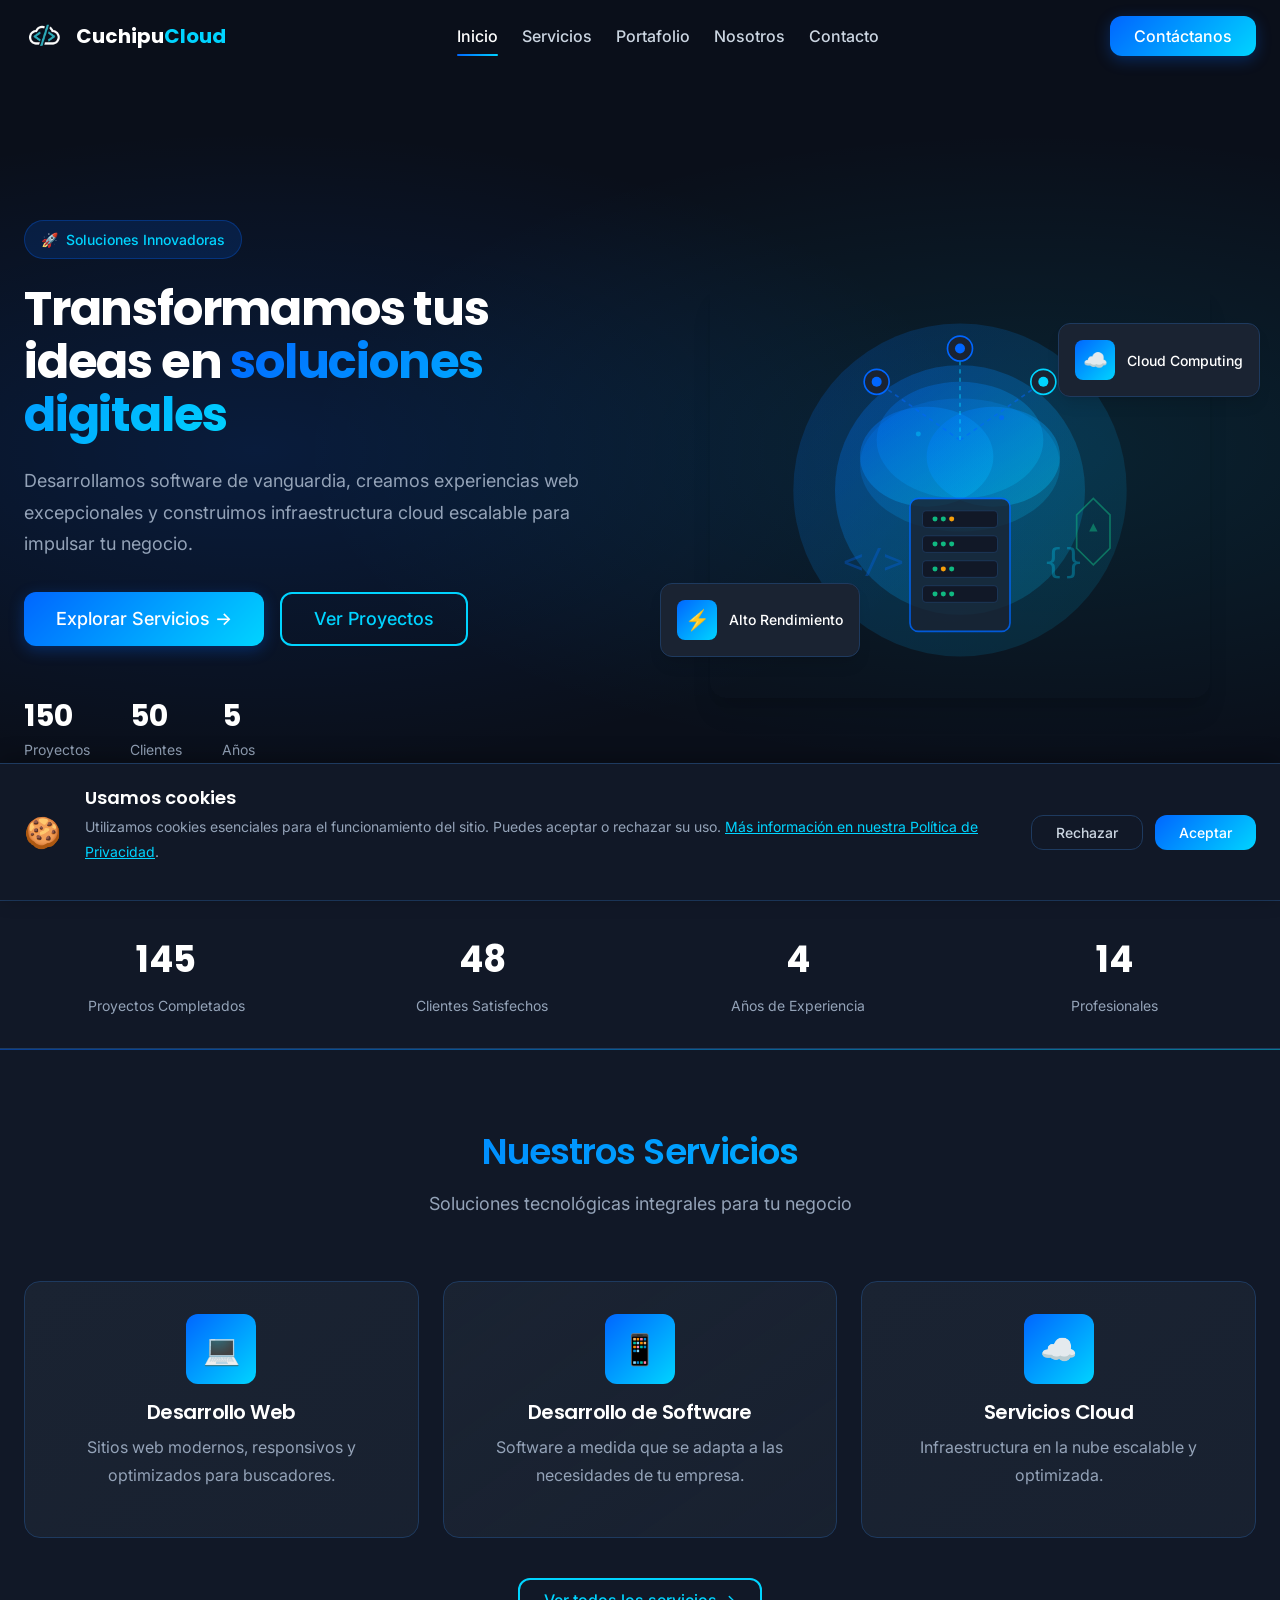
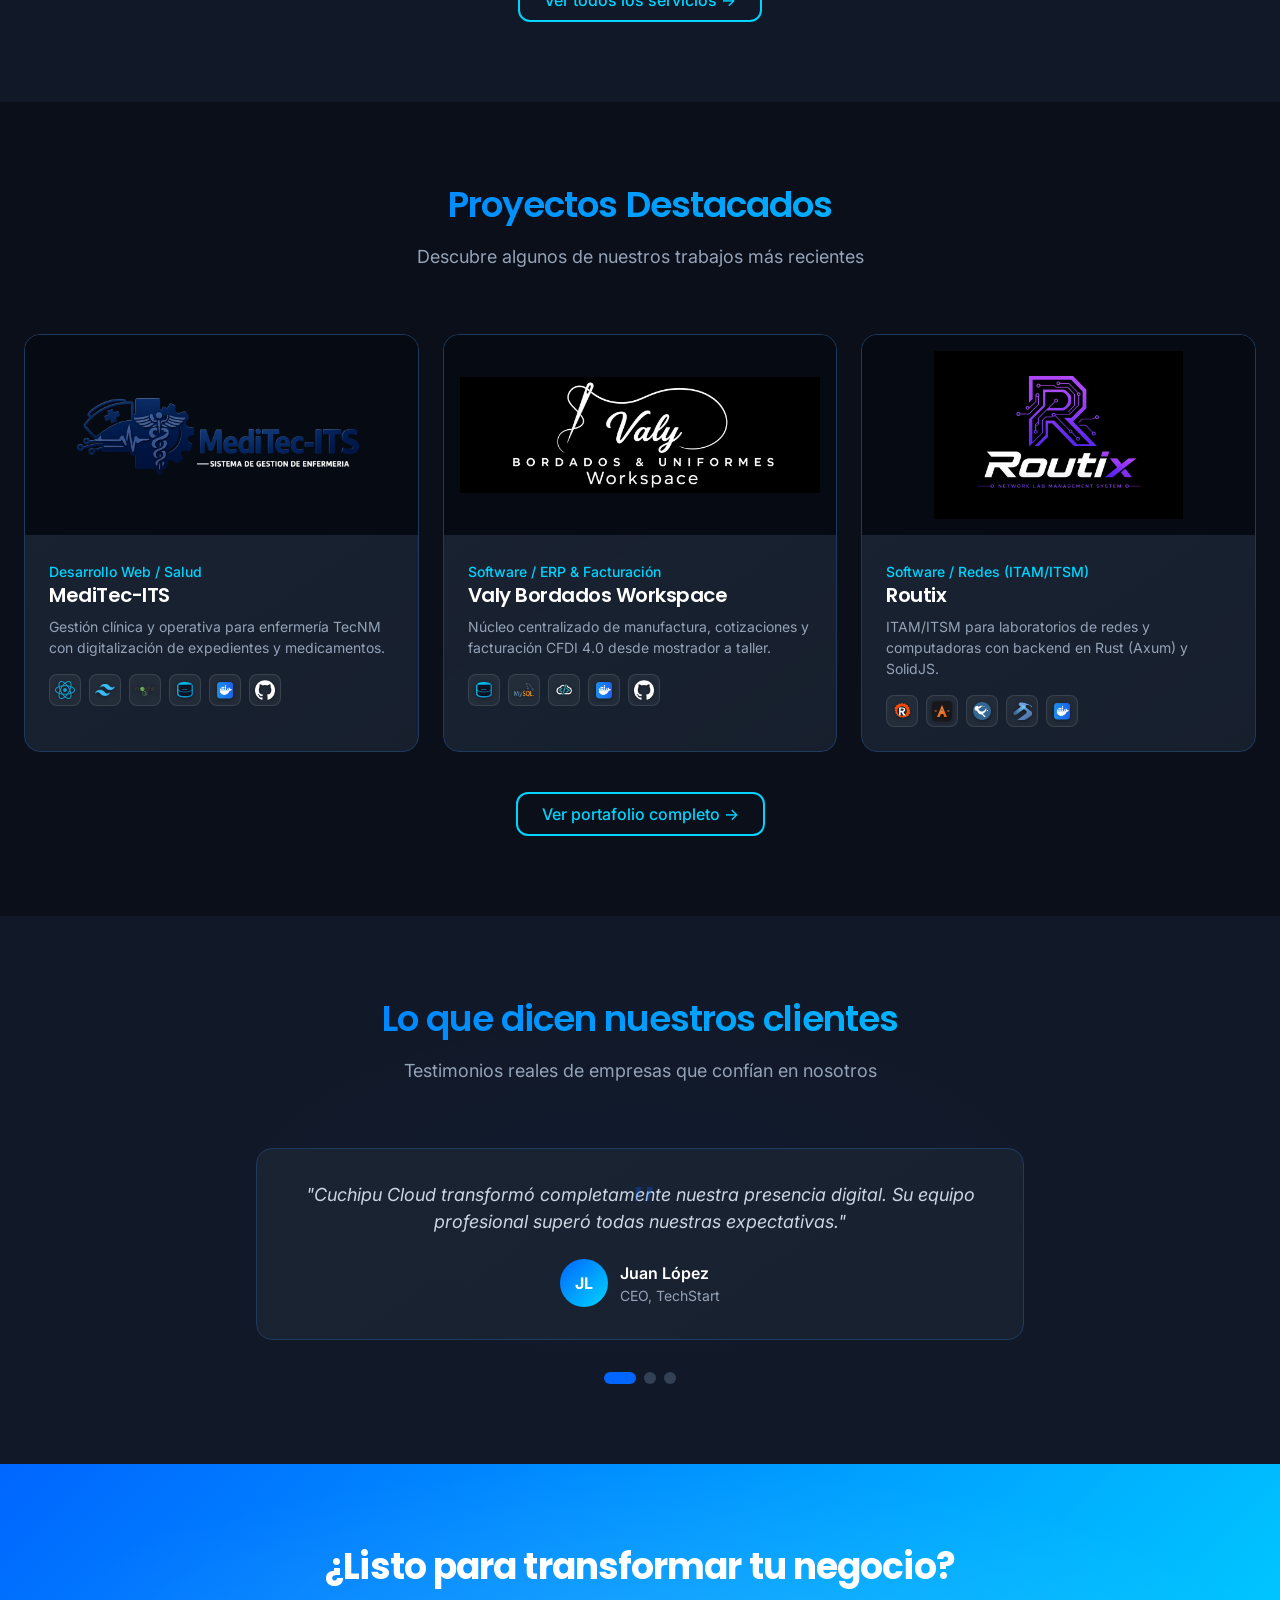
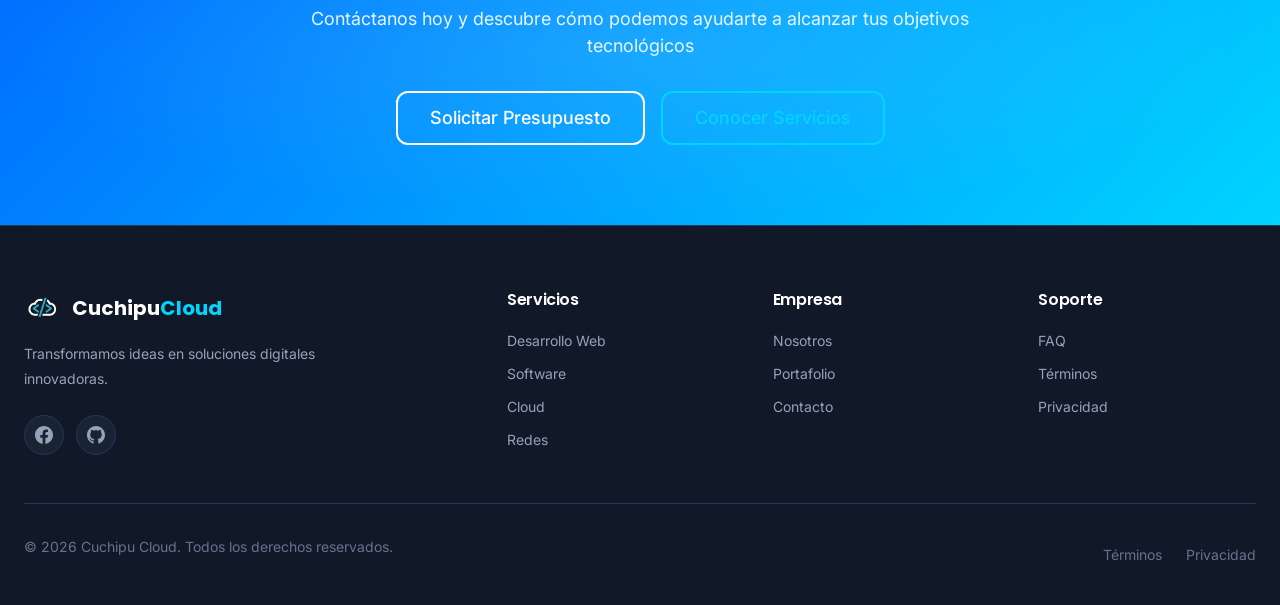
==== commit 11abdb0f: "New features" ====
--- a/index.html
+++ b/index.html
@@ -12,7 +12,7 @@
     <meta property="og:url" content="https://cuchipu.cloud">
     <meta property="og:title" content="Cuchipu Cloud - Soluciones Tecnológicas Innovadoras">
     <meta property="og:description" content="Desarrollamos software de vanguardia, creamos experiencias web excepcionales y construimos infraestructura cloud escalable.">
-    <meta property="og:image" content="https://cuchipu.cloud/images/CuchipuCloud.png">
+    <meta property="og:image" content="https://cuchipu.cloud/images/CuchipuCloud-Claro.png">
     <meta property="og:site_name" content="Cuchipu Cloud">
     <meta property="og:locale" content="es_ES">
     
@@ -21,9 +21,9 @@
     <meta name="twitter:site" content="@cuchipu_cloud">
     <meta name="twitter:title" content="Cuchipu Cloud - Soluciones Tecnológicas Innovadoras">
     <meta name="twitter:description" content="Desarrollamos software de vanguardia, creamos experiencias web excepcionales y construimos infraestructura cloud escalable.">
-    <meta name="twitter:image" content="https://cuchipu.cloud/images/CuchipuCloud.png">
+    <meta name="twitter:image" content="https://cuchipu.cloud/images/CuchipuCloud-Claro.png">
     
-    <link rel="icon" type="image/png" href="images/CuchipuCloud.png">
+    <link rel="icon" type="image/png" href="images/CuchipuCloudIcon-Blanco.png">
     <link rel="preconnect" href="https://fonts.googleapis.com">
     <link rel="preconnect" href="https://fonts.gstatic.com" crossorigin>
     <link href="https://fonts.googleapis.com/css2?family=Inter:wght@300;400;500;600;700&family=Poppins:wght@400;500;600;700&display=swap" rel="stylesheet">
@@ -161,38 +161,63 @@
                 <div class="portfolio-grid" data-stagger>
                     <div class="card portfolio-card" data-animate="fade-up">
                         <div class="portfolio-card-image">
-                            <img src="images/portfolio/project1.svg" alt="E-commerce" loading="lazy">
+                            <img src="images/portfolio/MediTec-ITS.png" alt="MediTec-ITS" loading="lazy">
                             <div class="portfolio-card-overlay">
                                 <a href="portafolio.html" class="btn btn-primary">Ver más</a>
                             </div>
                         </div>
                         <div class="portfolio-card-content">
-                            <span class="portfolio-card-category">Desarrollo Web</span>
-                            <h3 class="portfolio-card-title">E-commerce Platform</h3>
+                            <span class="portfolio-card-category">Desarrollo Web / Salud</span>
+                            <h3 class="portfolio-card-title">MediTec-ITS</h3>
+                            <p class="portfolio-card-description">Gestión clínica y operativa para enfermería TecNM con digitalización de expedientes y medicamentos.</p>
+                            <div class="portfolio-card-tech">
+                                <div class="tech-icon-badge" title="React"><img src="images/tech/react.png" alt="React" width="22" height="22"></div>
+                                <div class="tech-icon-badge" title="Tailwind CSS"><img src="images/tech/tailwind.png" alt="Tailwind CSS" width="22" height="22"></div>
+                                <div class="tech-icon-badge" title="Node.js"><img src="images/tech/nodejs.png" alt="Node.js" width="22" height="22"></div>
+                                <div class="tech-icon-badge" title="Consultas SQL Directas"><img src="images/tech/sql.svg" alt="SQL Directo" width="22" height="22"></div>
+                                <div class="tech-icon-badge" title="Docker"><img src="images/tech/docker.png" alt="Docker" width="22" height="22"></div>
+                                <div class="tech-icon-badge" title="CI/CD Pipelines (GitHub)"><img src="images/tech/github.png" alt="CI/CD" width="22" height="22"></div>
+                            </div>
                         </div>
                     </div>
                     <div class="card portfolio-card" data-animate="fade-up">
                         <div class="portfolio-card-image">
-                            <img src="images/portfolio/project2.svg" alt="ERP" loading="lazy">
+                            <img src="images/portfolio/Valy-workspace.jpg" alt="Valy Bordados Workspace" loading="lazy">
                             <div class="portfolio-card-overlay">
                                 <a href="portafolio.html" class="btn btn-primary">Ver más</a>
                             </div>
                         </div>
                         <div class="portfolio-card-content">
-                            <span class="portfolio-card-category">Software</span>
-                            <h3 class="portfolio-card-title">Sistema ERP</h3>
+                            <span class="portfolio-card-category">Software / ERP & Facturación</span>
+                            <h3 class="portfolio-card-title">Valy Bordados Workspace</h3>
+                            <p class="portfolio-card-description">Núcleo centralizado de manufactura, cotizaciones y facturación CFDI 4.0 desde mostrador a taller.</p>
+                            <div class="portfolio-card-tech">
+                                <div class="tech-icon-badge" title="Bases de datos relacionales en 3FN / SQL Nativo"><img src="images/tech/sql.svg" alt="SQL Nativo" width="22" height="22"></div>
+                                <div class="tech-icon-badge" title="MySQL"><img src="images/tech/mysql.png" alt="MySQL" width="22" height="22"></div>
+                                <div class="tech-icon-badge" title="Cuchipu Cloud Deploy"><img src="images/CuchipuCloudIcon-Blanco.png" alt="Cuchipu Cloud" width="22" height="22"></div>
+                                <div class="tech-icon-badge" title="Docker"><img src="images/tech/docker.png" alt="Docker" width="22" height="22"></div>
+                                <div class="tech-icon-badge" title="Git / GitHub"><img src="images/tech/github.png" alt="Git" width="22" height="22"></div>
+                            </div>
                         </div>
                     </div>
                     <div class="card portfolio-card" data-animate="fade-up">
                         <div class="portfolio-card-image">
-                            <img src="images/portfolio/project3.svg" alt="Cloud" loading="lazy">
+                            <img src="images/portfolio/routix.jpg" alt="Routix" loading="lazy">
                             <div class="portfolio-card-overlay">
                                 <a href="portafolio.html" class="btn btn-primary">Ver más</a>
                             </div>
                         </div>
                         <div class="portfolio-card-content">
-                            <span class="portfolio-card-category">Cloud</span>
-                            <h3 class="portfolio-card-title">Migración AWS</h3>
+                            <span class="portfolio-card-category">Software / Redes (ITAM/ITSM)</span>
+                            <h3 class="portfolio-card-title">Routix</h3>
+                            <p class="portfolio-card-description">ITAM/ITSM para laboratorios de redes y computadoras con backend en Rust (Axum) y SolidJS.</p>
+                            <div class="portfolio-card-tech">
+                                <div class="tech-icon-badge" title="Rust"><img src="images/tech/rust.svg" alt="Rust" width="22" height="22"></div>
+                                <div class="tech-icon-badge" title="Axum"><img src="images/tech/axum.svg" alt="Axum" width="22" height="22"></div>
+                                <div class="tech-icon-badge" title="PostgreSQL"><img src="images/tech/postgresql.svg" alt="PostgreSQL" width="22" height="22"></div>
+                                <div class="tech-icon-badge" title="SolidJS"><img src="images/tech/solidjs.svg" alt="SolidJS" width="22" height="22"></div>
+                                <div class="tech-icon-badge" title="Docker"><img src="images/tech/docker.png" alt="Docker" width="22" height="22"></div>
+                            </div>
                         </div>
                     </div>
                 </div>
--- a/css/components.css
+++ b/css/components.css
@@ -173,15 +173,19 @@
 .portfolio-card-image {
     width: 100%;
     height: 200px;
-    background: var(--gradient-primary);
+    background: #060a12;
     position: relative;
     overflow: hidden;
+    display: flex;
+    align-items: center;
+    justify-content: center;
 }
 
 .portfolio-card-image img {
     width: 100%;
     height: 100%;
-    object-fit: cover;
+    object-fit: contain;
+    padding: var(--space-4);
     transition: transform var(--transition-slow);
 }
 
@@ -228,6 +232,43 @@
     font-size: var(--text-sm);
     color: var(--gray-400);
 }
+
+.portfolio-card-tech {
+    display: flex;
+    align-items: center;
+    flex-wrap: wrap;
+    gap: var(--space-2);
+    margin-top: var(--space-4);
+}
+
+.tech-icon-badge {
+    width: 32px;
+    height: 32px;
+    border-radius: var(--radius-md);
+    background: rgba(255, 255, 255, 0.05);
+    border: 1px solid rgba(255, 255, 255, 0.1);
+    display: flex;
+    align-items: center;
+    justify-content: center;
+    padding: 5px;
+    transition: all var(--transition-fast);
+    cursor: pointer;
+}
+
+.tech-icon-badge:hover {
+    background: rgba(0, 212, 255, 0.12);
+    border-color: var(--accent);
+    transform: translateY(-2px);
+    box-shadow: 0 4px 10px rgba(0, 212, 255, 0.2);
+}
+
+.tech-icon-badge img {
+    width: 100%;
+    height: 100%;
+    object-fit: contain;
+    filter: drop-shadow(0 1px 2px rgba(0, 0, 0, 0.4));
+}
+
 
 /* Team Card */
 .team-card {
--- a/css/layout.css
+++ b/css/layout.css
@@ -407,6 +407,7 @@
     width: 36px;
     height: 36px;
     border-radius: var(--radius-md);
+    object-fit: contain;
 }
 
 .footer-logo-text {
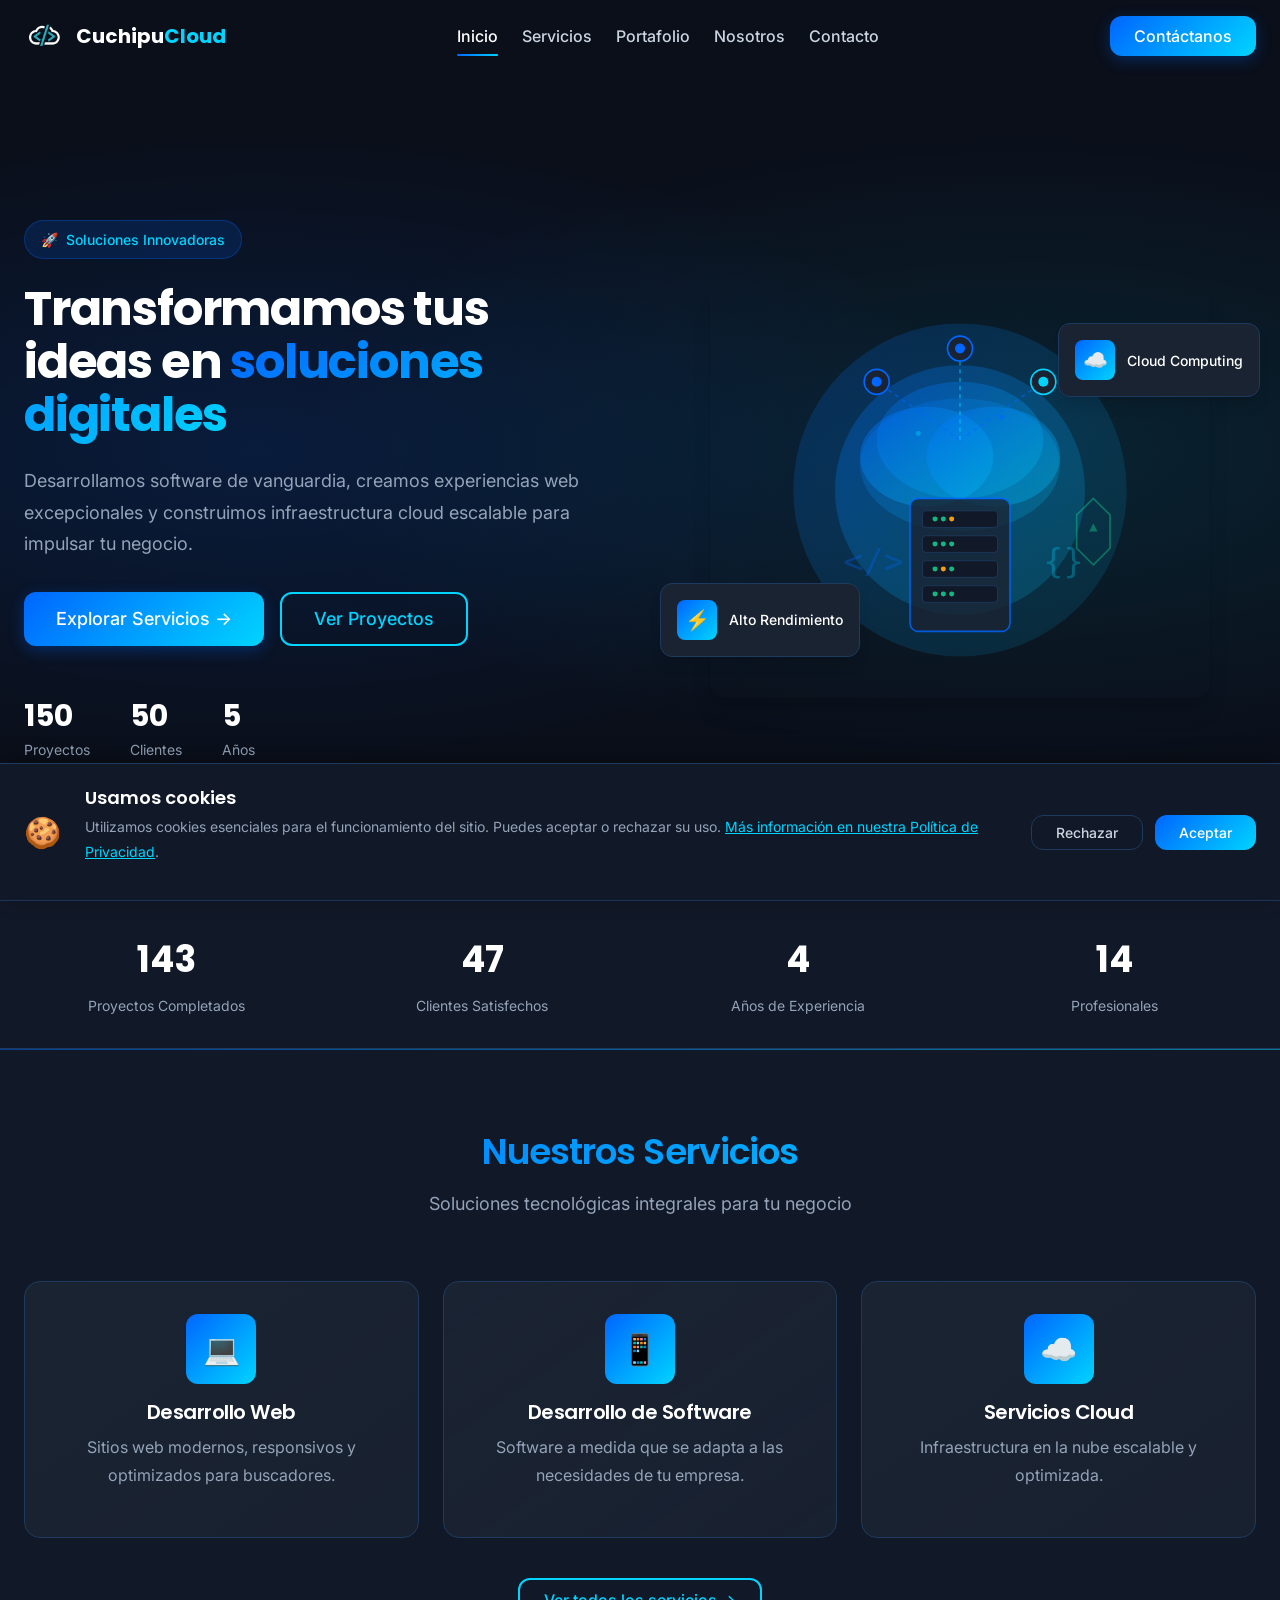
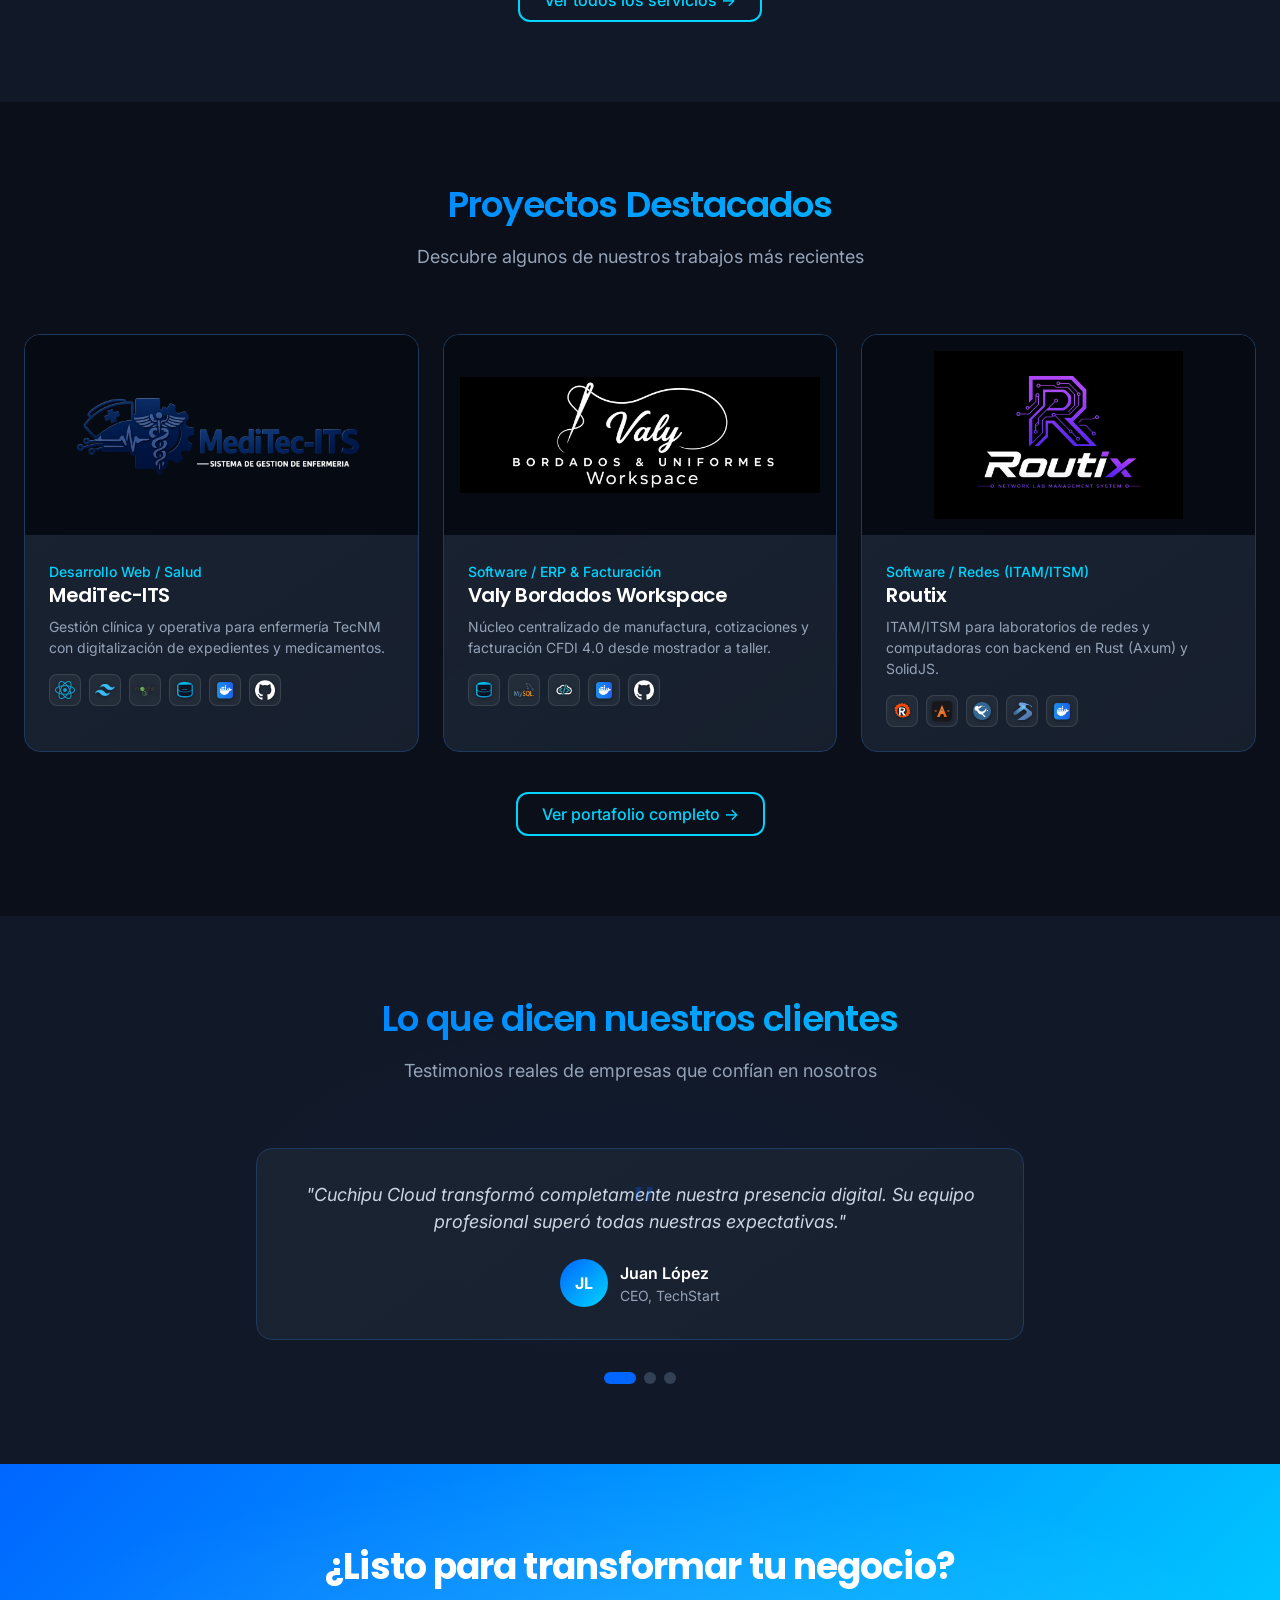
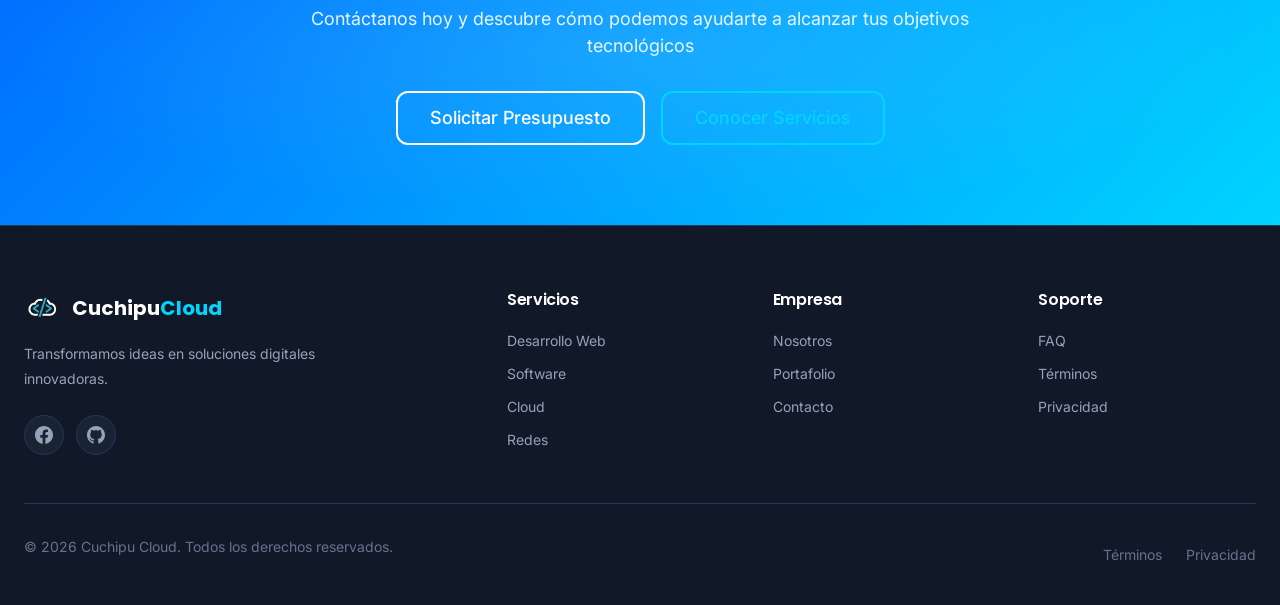
==== commit 56e680c2: "Cambio tech" ====
--- a/index.html
+++ b/index.html
@@ -163,7 +163,7 @@
                         <div class="portfolio-card-image">
                             <img src="images/portfolio/MediTec-ITS.png" alt="MediTec-ITS" loading="lazy">
                             <div class="portfolio-card-overlay">
-                                <a href="portafolio.html" class="btn btn-primary">Ver más</a>
+                                <a href="proyecto-meditec.html" class="btn btn-primary">Ver más</a>
                             </div>
                         </div>
                         <div class="portfolio-card-content">
@@ -184,7 +184,7 @@
                         <div class="portfolio-card-image">
                             <img src="images/portfolio/Valy-workspace.jpg" alt="Valy Bordados Workspace" loading="lazy">
                             <div class="portfolio-card-overlay">
-                                <a href="portafolio.html" class="btn btn-primary">Ver más</a>
+                                <a href="proyecto-valy.html" class="btn btn-primary">Ver más</a>
                             </div>
                         </div>
                         <div class="portfolio-card-content">
@@ -204,7 +204,7 @@
                         <div class="portfolio-card-image">
                             <img src="images/portfolio/routix.jpg" alt="Routix" loading="lazy">
                             <div class="portfolio-card-overlay">
-                                <a href="portafolio.html" class="btn btn-primary">Ver más</a>
+                                <a href="proyecto-routix.html" class="btn btn-primary">Ver más</a>
                             </div>
                         </div>
                         <div class="portfolio-card-content">
--- a/css/sections.css
+++ b/css/sections.css
@@ -1262,3 +1262,280 @@
         height: 500px;
     }
 }
+
+
+/* ==========================================================================
+   Project Detail Styles
+   ========================================================================== */
+
+.project-detail-hero {
+    padding: var(--space-8) 0 var(--space-6);
+}
+
+.project-detail-header {
+    margin-bottom: var(--space-8);
+}
+
+.project-detail-badge {
+    margin-bottom: var(--space-3);
+    display: inline-block;
+}
+
+.project-detail-title {
+    font-size: var(--text-4xl);
+    font-weight: var(--font-bold);
+    color: var(--white);
+    margin-bottom: var(--space-4);
+    line-height: var(--leading-tight);
+}
+
+.project-detail-lead {
+    font-size: var(--text-lg);
+    color: var(--gray-300);
+    line-height: var(--leading-relaxed);
+    max-width: 900px;
+}
+
+.project-detail-grid {
+    display: grid;
+    grid-template-columns: 2fr 1fr;
+    gap: var(--space-8);
+    align-items: start;
+}
+
+.project-showcase-box {
+    background: #060a12;
+    border: 1px solid var(--dark-border);
+    border-radius: var(--radius-xl);
+    overflow: hidden;
+    padding: var(--space-8);
+    display: flex;
+    align-items: center;
+    justify-content: center;
+    margin-bottom: var(--space-8);
+    min-height: 320px;
+}
+
+.project-showcase-box img {
+    max-width: 100%;
+    max-height: 280px;
+    object-fit: contain;
+    filter: drop-shadow(0 8px 24px rgba(0, 0, 0, 0.5));
+}
+
+.project-block {
+    background: var(--dark-card);
+    border: 1px solid var(--dark-border);
+    border-radius: var(--radius-xl);
+    padding: var(--space-8);
+    margin-bottom: var(--space-8);
+}
+
+.project-block-title {
+    font-size: var(--text-2xl);
+    font-weight: var(--font-bold);
+    color: var(--white);
+    margin-bottom: var(--space-4);
+    display: flex;
+    align-items: center;
+    gap: var(--space-3);
+}
+
+.project-block-title-icon {
+    width: 36px;
+    height: 36px;
+    border-radius: var(--radius-md);
+    background: var(--primary-glow);
+    color: var(--accent);
+    display: flex;
+    align-items: center;
+    justify-content: center;
+    font-size: var(--text-lg);
+}
+
+.project-block-p {
+    color: var(--gray-300);
+    line-height: var(--leading-relaxed);
+    font-size: var(--text-base);
+    margin-bottom: var(--space-4);
+}
+
+.project-diagram-box {
+    background: #090d16;
+    border: 1px solid var(--dark-border);
+    border-radius: var(--radius-lg);
+    padding: var(--space-4);
+    margin-top: var(--space-6);
+    overflow: hidden;
+}
+
+.project-diagram-box img {
+    width: 100%;
+    height: auto;
+    border-radius: var(--radius-md);
+    display: block;
+}
+
+.features-cards-grid {
+    display: grid;
+    grid-template-columns: repeat(auto-fit, minmax(280px, 1fr));
+    gap: var(--space-4);
+    margin-top: var(--space-6);
+}
+
+.feature-item-card {
+    background: rgba(255, 255, 255, 0.02);
+    border: 1px solid var(--dark-border);
+    border-radius: var(--radius-lg);
+    padding: var(--space-5);
+    transition: all var(--transition-base);
+}
+
+.feature-item-card:hover {
+    border-color: var(--primary);
+    transform: translateY(-3px);
+    background: rgba(0, 102, 255, 0.05);
+    box-shadow: 0 8px 24px rgba(0, 0, 0, 0.3);
+}
+
+.feature-item-card h4 {
+    font-size: var(--text-base);
+    font-weight: var(--font-semibold);
+    color: var(--white);
+    margin-bottom: var(--space-2);
+    display: flex;
+    align-items: center;
+    gap: var(--space-2);
+}
+
+.feature-item-card p {
+    font-size: var(--text-sm);
+    color: var(--gray-400);
+    line-height: var(--leading-relaxed);
+    margin: 0;
+}
+
+.specs-checklist {
+    list-style: none;
+    padding: 0;
+    margin: var(--space-4) 0 0 0;
+    display: flex;
+    flex-direction: column;
+    gap: var(--space-4);
+}
+
+.specs-checklist-item {
+    display: flex;
+    align-items: flex-start;
+    gap: var(--space-3);
+    padding: var(--space-3);
+    background: rgba(255, 255, 255, 0.02);
+    border: 1px solid var(--dark-border);
+    border-radius: var(--radius-md);
+    color: var(--gray-300);
+    font-size: var(--text-sm);
+    line-height: var(--leading-relaxed);
+}
+
+.specs-checklist-item strong {
+    color: var(--white);
+}
+
+.specs-check-icon {
+    color: var(--accent);
+    font-size: var(--text-base);
+    flex-shrink: 0;
+    margin-top: 1px;
+}
+
+/* Sidebar Box */
+.project-sidebar-box {
+    background: var(--dark-card);
+    border: 1px solid var(--dark-border);
+    border-radius: var(--radius-xl);
+    padding: var(--space-6);
+    position: sticky;
+    top: 100px;
+}
+
+.sidebar-data-row {
+    display: flex;
+    justify-content: space-between;
+    align-items: center;
+    padding: var(--space-3) 0;
+    border-bottom: 1px solid var(--dark-border);
+}
+
+.sidebar-data-label {
+    font-size: var(--text-sm);
+    color: var(--gray-400);
+}
+
+.sidebar-data-val {
+    font-size: var(--text-sm);
+    font-weight: var(--font-semibold);
+    color: var(--white);
+    text-align: right;
+}
+
+.sidebar-tech-section {
+    margin-top: var(--space-6);
+    padding-top: var(--space-6);
+    border-top: 1px solid var(--dark-border);
+}
+
+.sidebar-tech-title {
+    font-size: var(--text-sm);
+    font-weight: var(--font-semibold);
+    color: var(--white);
+    margin-bottom: var(--space-3);
+    text-transform: uppercase;
+    letter-spacing: 0.5px;
+}
+
+.sidebar-tech-list {
+    display: flex;
+    flex-direction: column;
+    gap: var(--space-2);
+}
+
+.sidebar-tech-item {
+    display: flex;
+    align-items: center;
+    gap: var(--space-3);
+    padding: var(--space-2) var(--space-3);
+    background: rgba(255, 255, 255, 0.03);
+    border: 1px solid var(--dark-border);
+    border-radius: var(--radius-md);
+    color: var(--gray-200);
+    font-size: var(--text-sm);
+    transition: all var(--transition-fast);
+}
+
+.sidebar-tech-item:hover {
+    border-color: var(--accent);
+    background: rgba(0, 212, 255, 0.08);
+    transform: translateX(4px);
+}
+
+.sidebar-tech-item img {
+    width: 22px;
+    height: 22px;
+    object-fit: contain;
+}
+
+.sidebar-actions {
+    margin-top: var(--space-6);
+    display: flex;
+    flex-direction: column;
+    gap: var(--space-3);
+}
+
+@media (max-width: 992px) {
+    .project-detail-grid {
+        grid-template-columns: 1fr;
+    }
+    .project-sidebar-box {
+        position: static;
+    }
+}
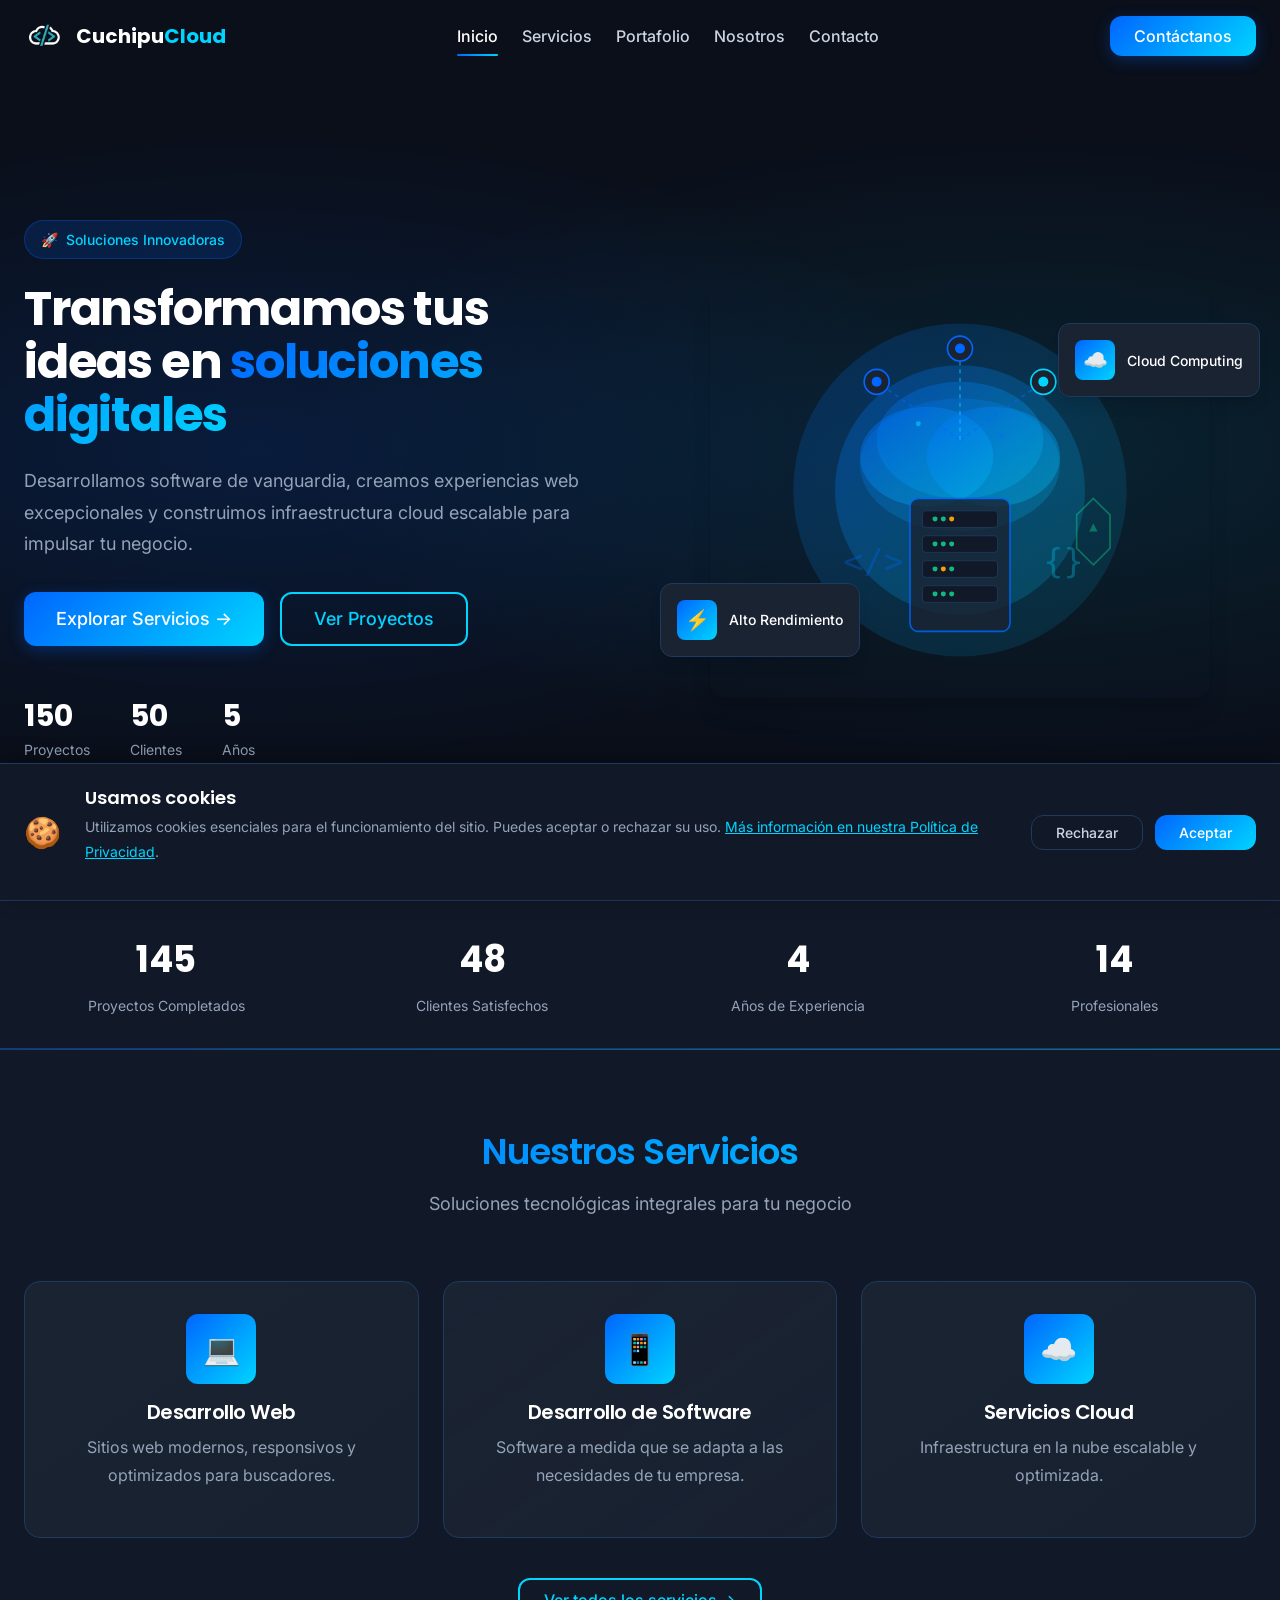
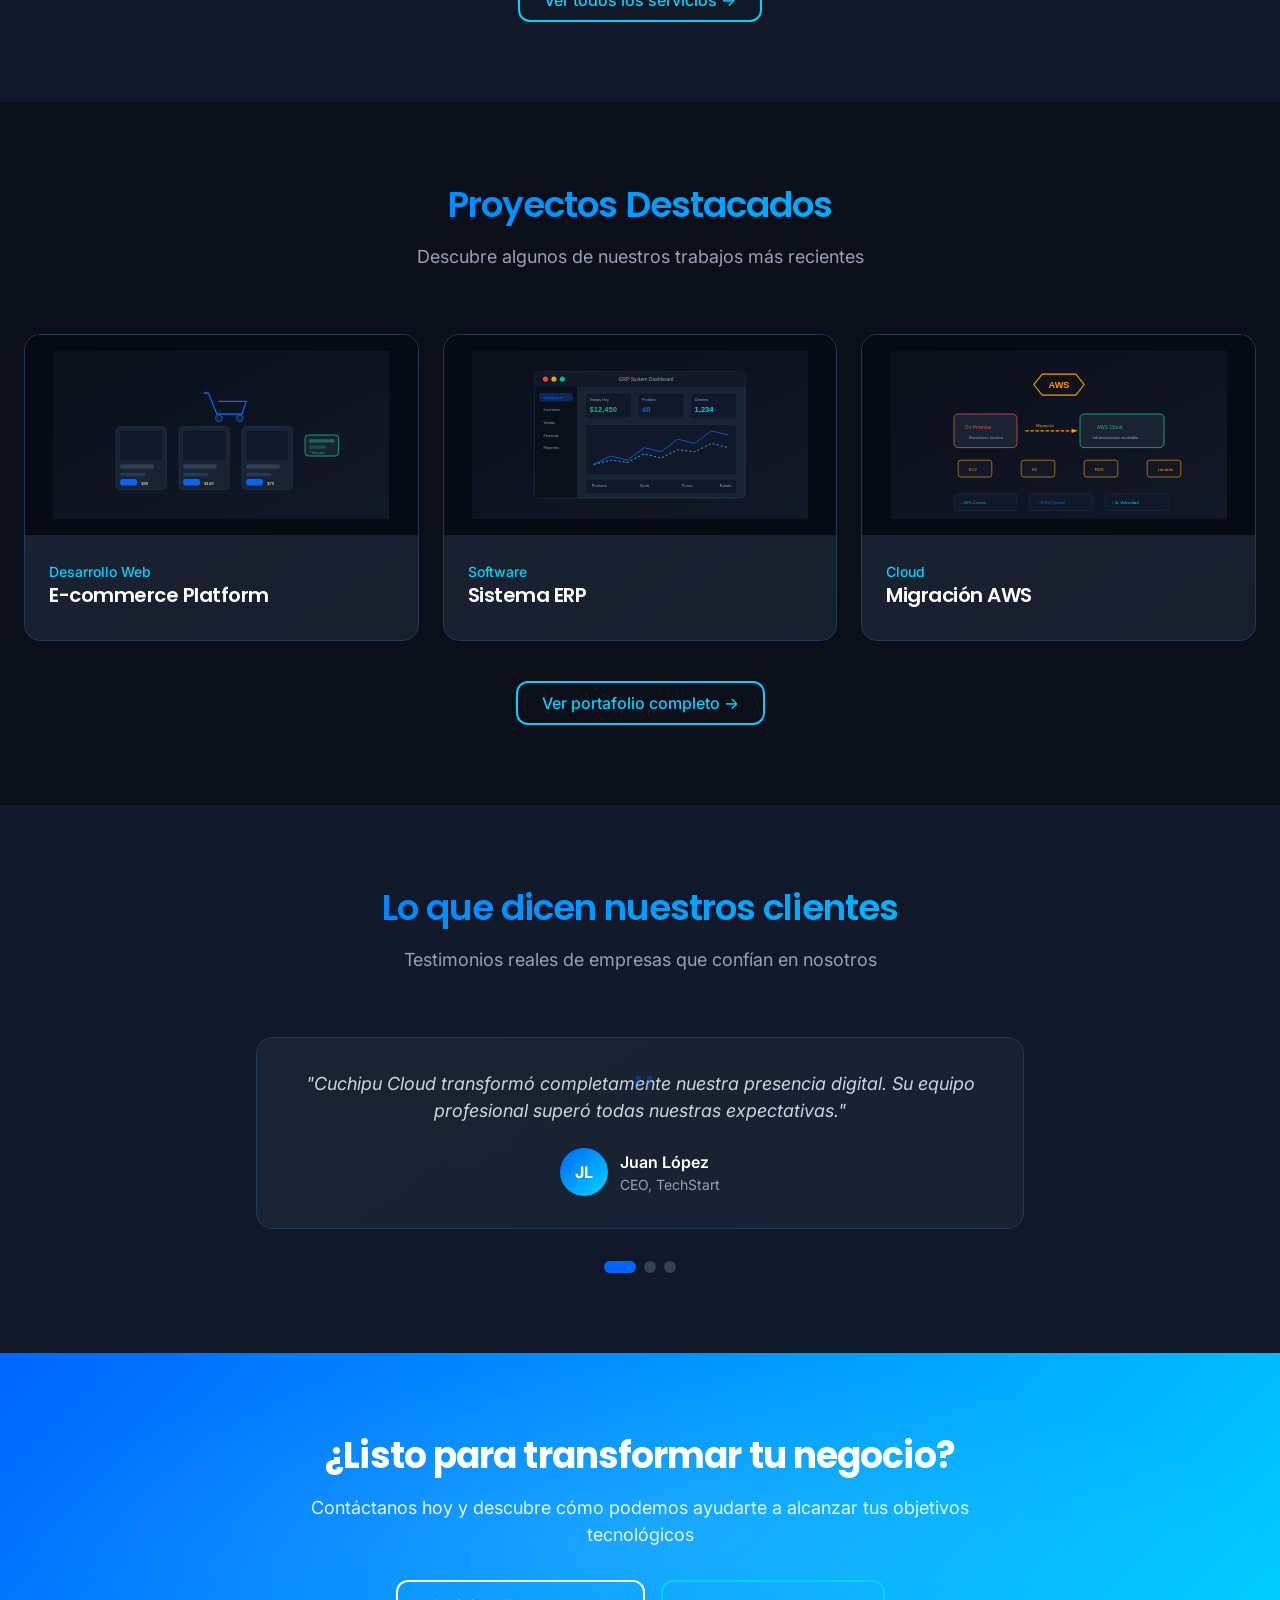
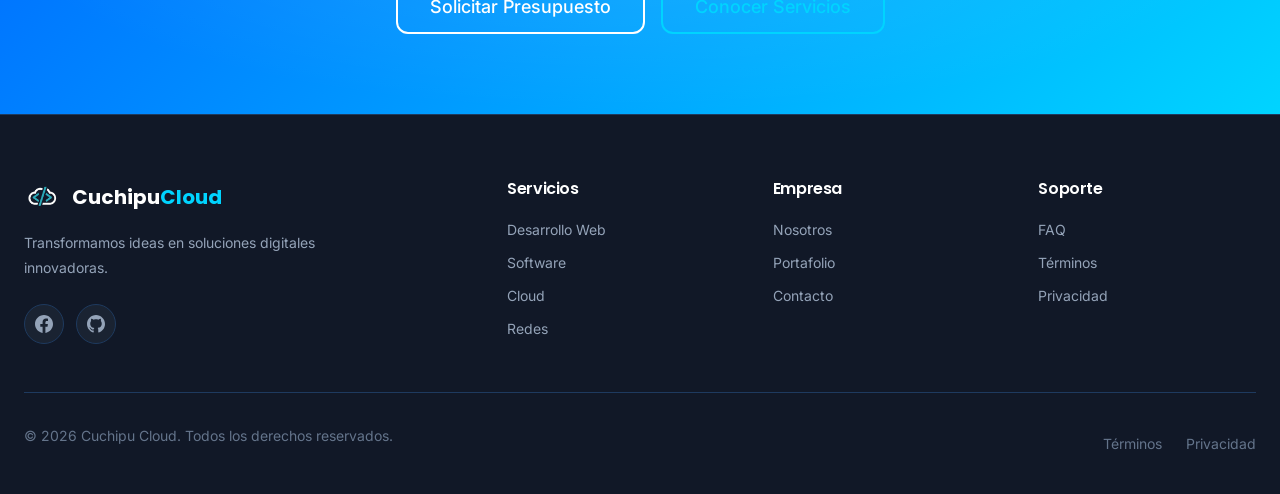
==== commit e8c2fcca: "Chavo" ====
--- a/index.html
+++ b/index.html
@@ -12,7 +12,7 @@
     <meta property="og:url" content="https://cuchipu.cloud">
     <meta property="og:title" content="Cuchipu Cloud - Soluciones Tecnológicas Innovadoras">
     <meta property="og:description" content="Desarrollamos software de vanguardia, creamos experiencias web excepcionales y construimos infraestructura cloud escalable.">
-    <meta property="og:image" content="https://cuchipu.cloud/images/CuchipuCloud-Claro.png">
+    <meta property="og:image" content="https://cuchipu.cloud/images/CuchipuCloud.png">
     <meta property="og:site_name" content="Cuchipu Cloud">
     <meta property="og:locale" content="es_ES">
     
@@ -21,9 +21,9 @@
     <meta name="twitter:site" content="@cuchipu_cloud">
     <meta name="twitter:title" content="Cuchipu Cloud - Soluciones Tecnológicas Innovadoras">
     <meta name="twitter:description" content="Desarrollamos software de vanguardia, creamos experiencias web excepcionales y construimos infraestructura cloud escalable.">
-    <meta name="twitter:image" content="https://cuchipu.cloud/images/CuchipuCloud-Claro.png">
+    <meta name="twitter:image" content="https://cuchipu.cloud/images/CuchipuCloud.png">
     
-    <link rel="icon" type="image/png" href="images/CuchipuCloudIcon-Blanco.png">
+    <link rel="icon" type="image/png" href="images/Cuchipu.png">
     <link rel="preconnect" href="https://fonts.googleapis.com">
     <link rel="preconnect" href="https://fonts.gstatic.com" crossorigin>
     <link href="https://fonts.googleapis.com/css2?family=Inter:wght@300;400;500;600;700&family=Poppins:wght@400;500;600;700&display=swap" rel="stylesheet">
@@ -161,63 +161,38 @@
                 <div class="portfolio-grid" data-stagger>
                     <div class="card portfolio-card" data-animate="fade-up">
                         <div class="portfolio-card-image">
-                            <img src="images/portfolio/MediTec-ITS.png" alt="MediTec-ITS" loading="lazy">
+                            <img src="images/portfolio/project1.svg" alt="E-commerce" loading="lazy">
                             <div class="portfolio-card-overlay">
-                                <a href="proyecto-meditec.html" class="btn btn-primary">Ver más</a>
+                                <a href="portafolio.html" class="btn btn-primary">Ver más</a>
                             </div>
                         </div>
                         <div class="portfolio-card-content">
-                            <span class="portfolio-card-category">Desarrollo Web / Salud</span>
-                            <h3 class="portfolio-card-title">MediTec-ITS</h3>
-                            <p class="portfolio-card-description">Gestión clínica y operativa para enfermería TecNM con digitalización de expedientes y medicamentos.</p>
-                            <div class="portfolio-card-tech">
-                                <div class="tech-icon-badge" title="React"><img src="images/tech/react.png" alt="React" width="22" height="22"></div>
-                                <div class="tech-icon-badge" title="Tailwind CSS"><img src="images/tech/tailwind.png" alt="Tailwind CSS" width="22" height="22"></div>
-                                <div class="tech-icon-badge" title="Node.js"><img src="images/tech/nodejs.png" alt="Node.js" width="22" height="22"></div>
-                                <div class="tech-icon-badge" title="Consultas SQL Directas"><img src="images/tech/sql.svg" alt="SQL Directo" width="22" height="22"></div>
-                                <div class="tech-icon-badge" title="Docker"><img src="images/tech/docker.png" alt="Docker" width="22" height="22"></div>
-                                <div class="tech-icon-badge" title="CI/CD Pipelines (GitHub)"><img src="images/tech/github.png" alt="CI/CD" width="22" height="22"></div>
-                            </div>
+                            <span class="portfolio-card-category">Desarrollo Web</span>
+                            <h3 class="portfolio-card-title">E-commerce Platform</h3>
                         </div>
                     </div>
                     <div class="card portfolio-card" data-animate="fade-up">
                         <div class="portfolio-card-image">
-                            <img src="images/portfolio/Valy-workspace.jpg" alt="Valy Bordados Workspace" loading="lazy">
+                            <img src="images/portfolio/project2.svg" alt="ERP" loading="lazy">
                             <div class="portfolio-card-overlay">
-                                <a href="proyecto-valy.html" class="btn btn-primary">Ver más</a>
+                                <a href="portafolio.html" class="btn btn-primary">Ver más</a>
                             </div>
                         </div>
                         <div class="portfolio-card-content">
-                            <span class="portfolio-card-category">Software / ERP & Facturación</span>
-                            <h3 class="portfolio-card-title">Valy Bordados Workspace</h3>
-                            <p class="portfolio-card-description">Núcleo centralizado de manufactura, cotizaciones y facturación CFDI 4.0 desde mostrador a taller.</p>
-                            <div class="portfolio-card-tech">
-                                <div class="tech-icon-badge" title="Bases de datos relacionales en 3FN / SQL Nativo"><img src="images/tech/sql.svg" alt="SQL Nativo" width="22" height="22"></div>
-                                <div class="tech-icon-badge" title="MySQL"><img src="images/tech/mysql.png" alt="MySQL" width="22" height="22"></div>
-                                <div class="tech-icon-badge" title="Cuchipu Cloud Deploy"><img src="images/CuchipuCloudIcon-Blanco.png" alt="Cuchipu Cloud" width="22" height="22"></div>
-                                <div class="tech-icon-badge" title="Docker"><img src="images/tech/docker.png" alt="Docker" width="22" height="22"></div>
-                                <div class="tech-icon-badge" title="Git / GitHub"><img src="images/tech/github.png" alt="Git" width="22" height="22"></div>
-                            </div>
+                            <span class="portfolio-card-category">Software</span>
+                            <h3 class="portfolio-card-title">Sistema ERP</h3>
                         </div>
                     </div>
                     <div class="card portfolio-card" data-animate="fade-up">
                         <div class="portfolio-card-image">
-                            <img src="images/portfolio/routix.jpg" alt="Routix" loading="lazy">
+                            <img src="images/portfolio/project3.svg" alt="Cloud" loading="lazy">
                             <div class="portfolio-card-overlay">
-                                <a href="proyecto-routix.html" class="btn btn-primary">Ver más</a>
+                                <a href="portafolio.html" class="btn btn-primary">Ver más</a>
                             </div>
                         </div>
                         <div class="portfolio-card-content">
-                            <span class="portfolio-card-category">Software / Redes (ITAM/ITSM)</span>
-                            <h3 class="portfolio-card-title">Routix</h3>
-                            <p class="portfolio-card-description">ITAM/ITSM para laboratorios de redes y computadoras con backend en Rust (Axum) y SolidJS.</p>
-                            <div class="portfolio-card-tech">
-                                <div class="tech-icon-badge" title="Rust"><img src="images/tech/rust.svg" alt="Rust" width="22" height="22"></div>
-                                <div class="tech-icon-badge" title="Axum"><img src="images/tech/axum.svg" alt="Axum" width="22" height="22"></div>
-                                <div class="tech-icon-badge" title="PostgreSQL"><img src="images/tech/postgresql.svg" alt="PostgreSQL" width="22" height="22"></div>
-                                <div class="tech-icon-badge" title="SolidJS"><img src="images/tech/solidjs.svg" alt="SolidJS" width="22" height="22"></div>
-                                <div class="tech-icon-badge" title="Docker"><img src="images/tech/docker.png" alt="Docker" width="22" height="22"></div>
-                            </div>
+                            <span class="portfolio-card-category">Cloud</span>
+                            <h3 class="portfolio-card-title">Migración AWS</h3>
                         </div>
                     </div>
                 </div>
